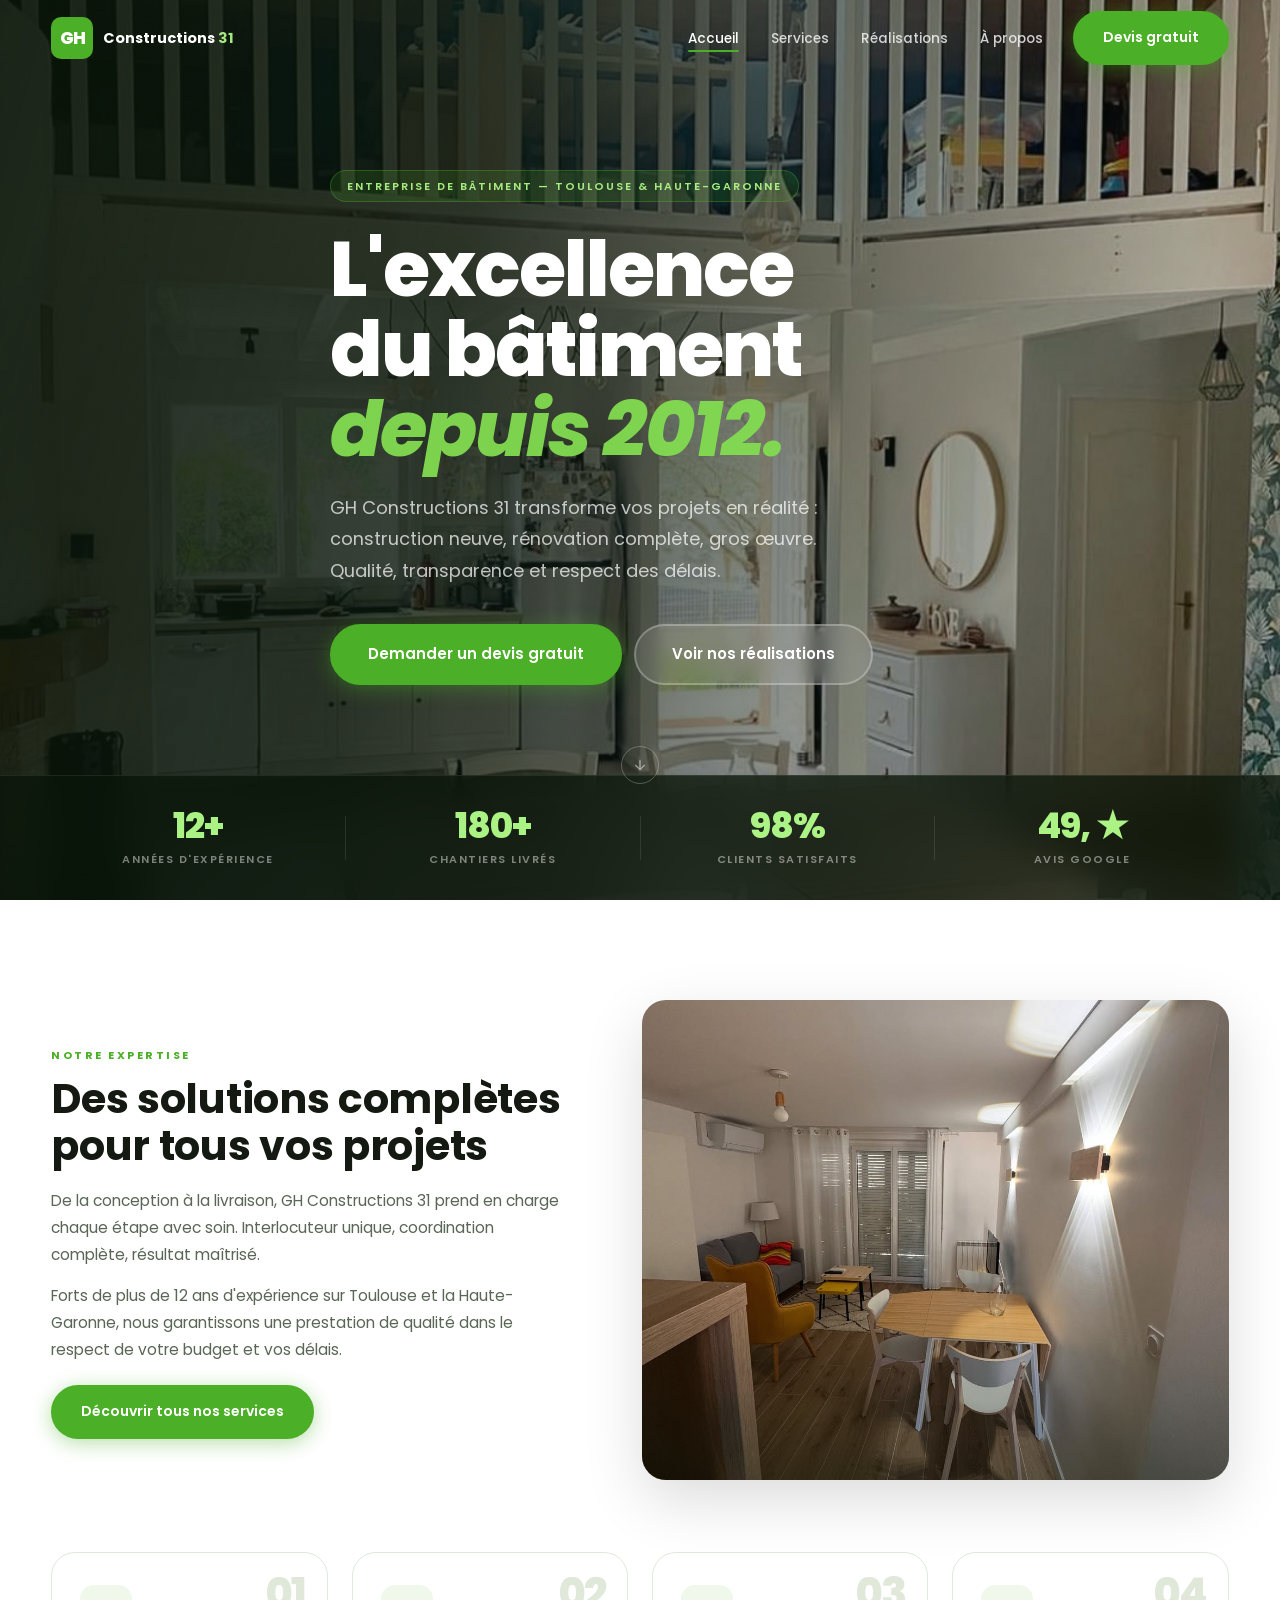
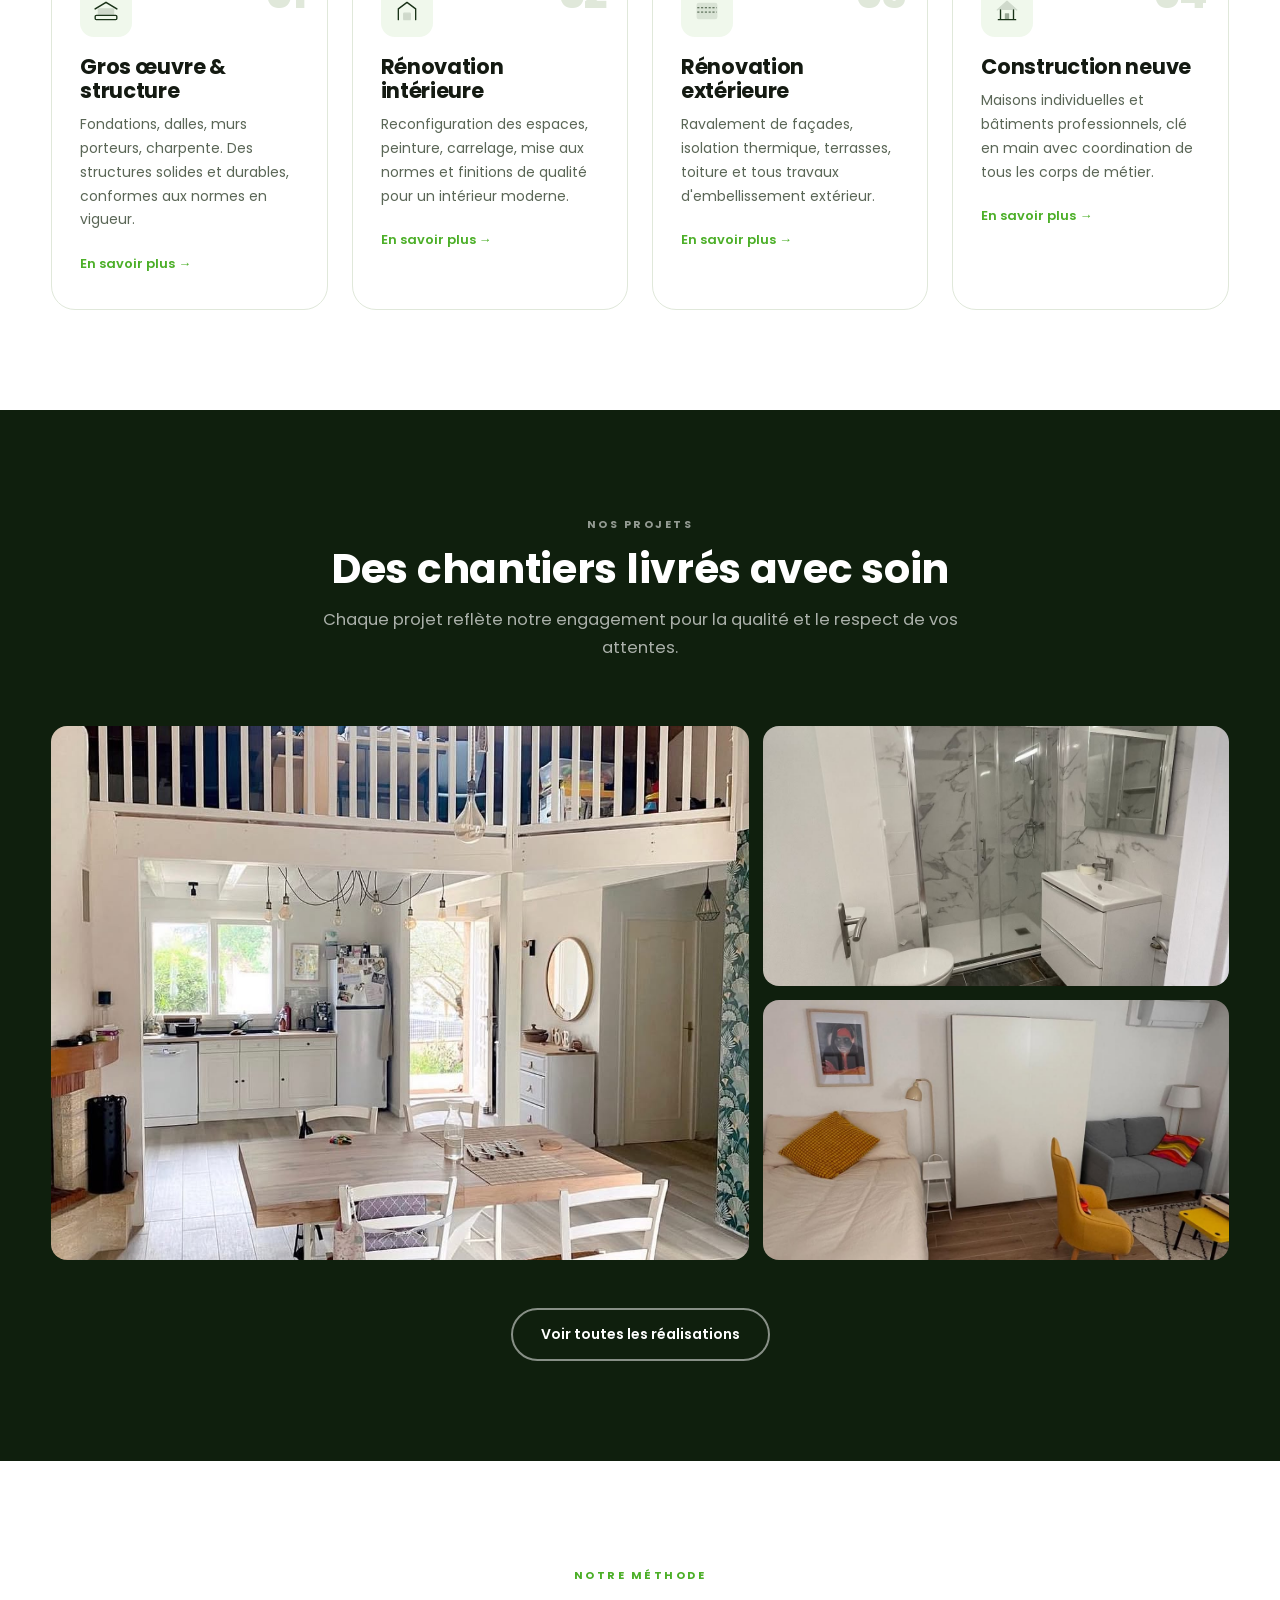
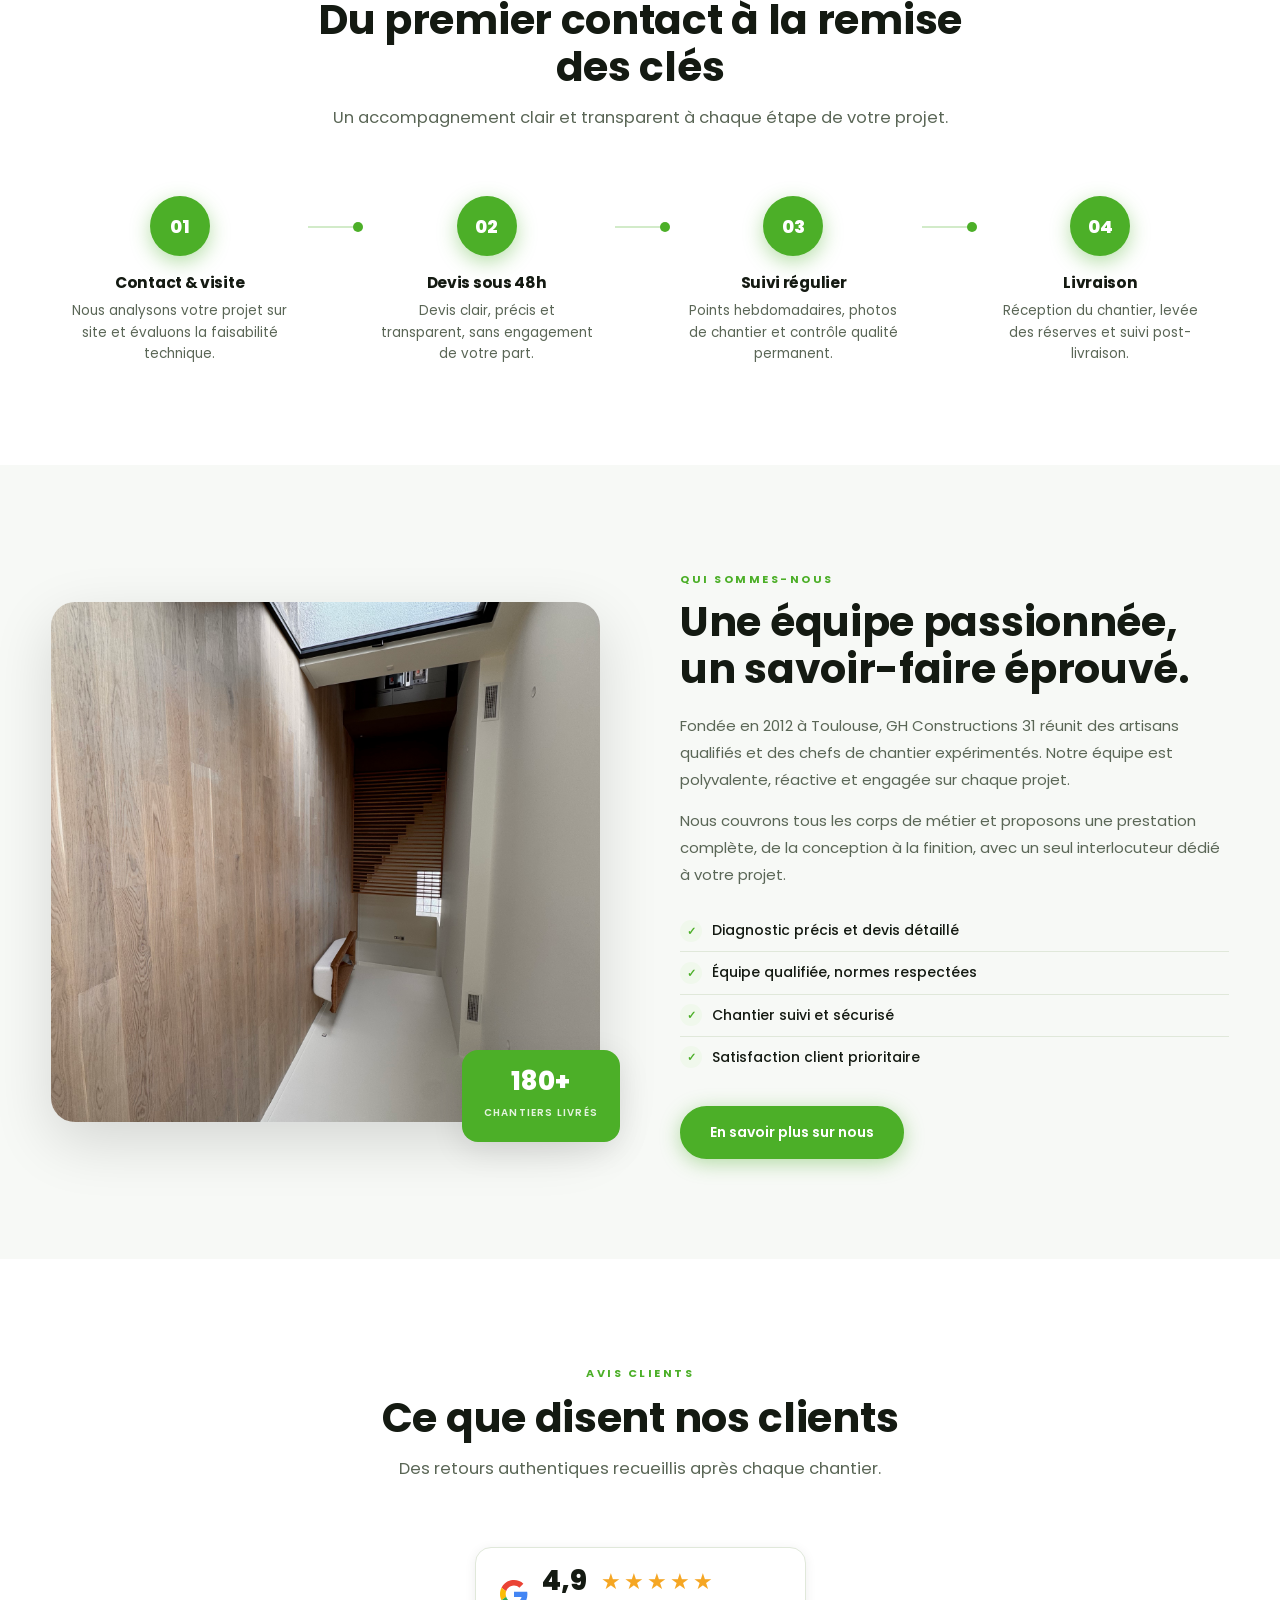
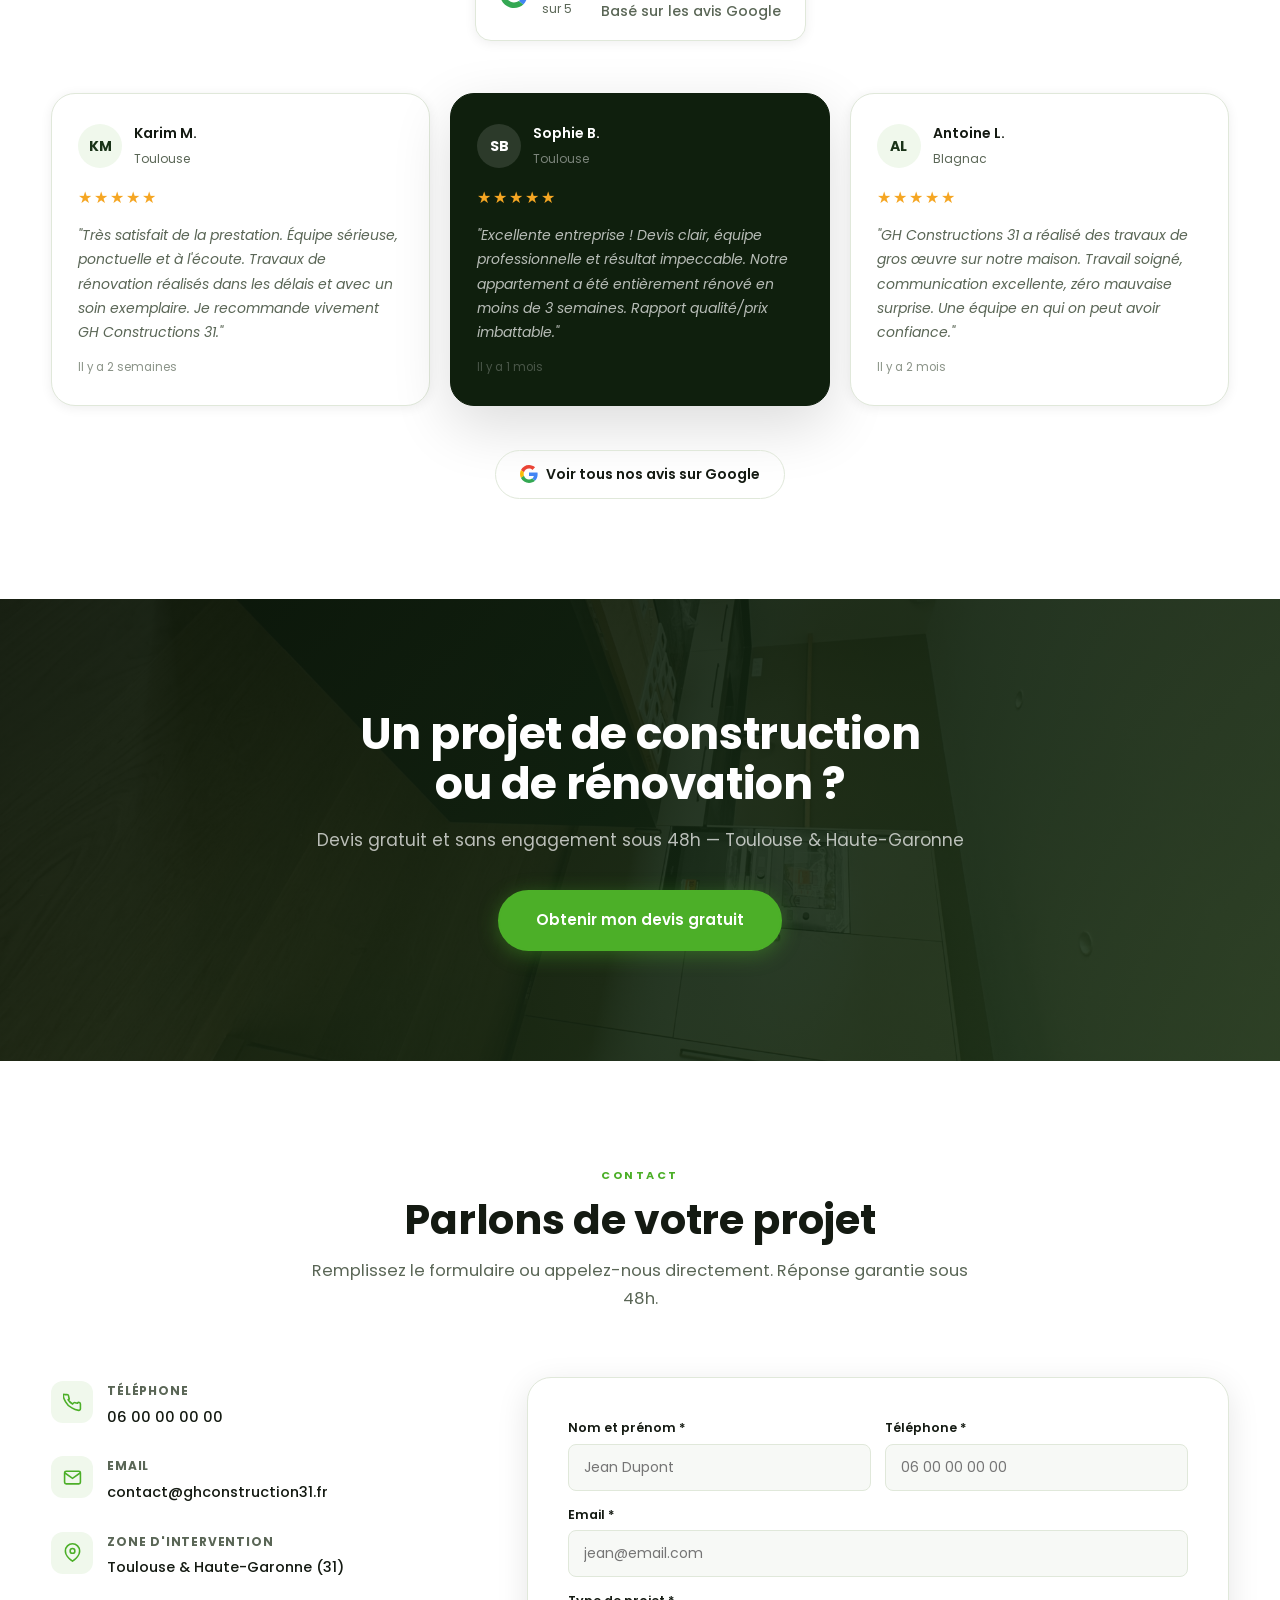
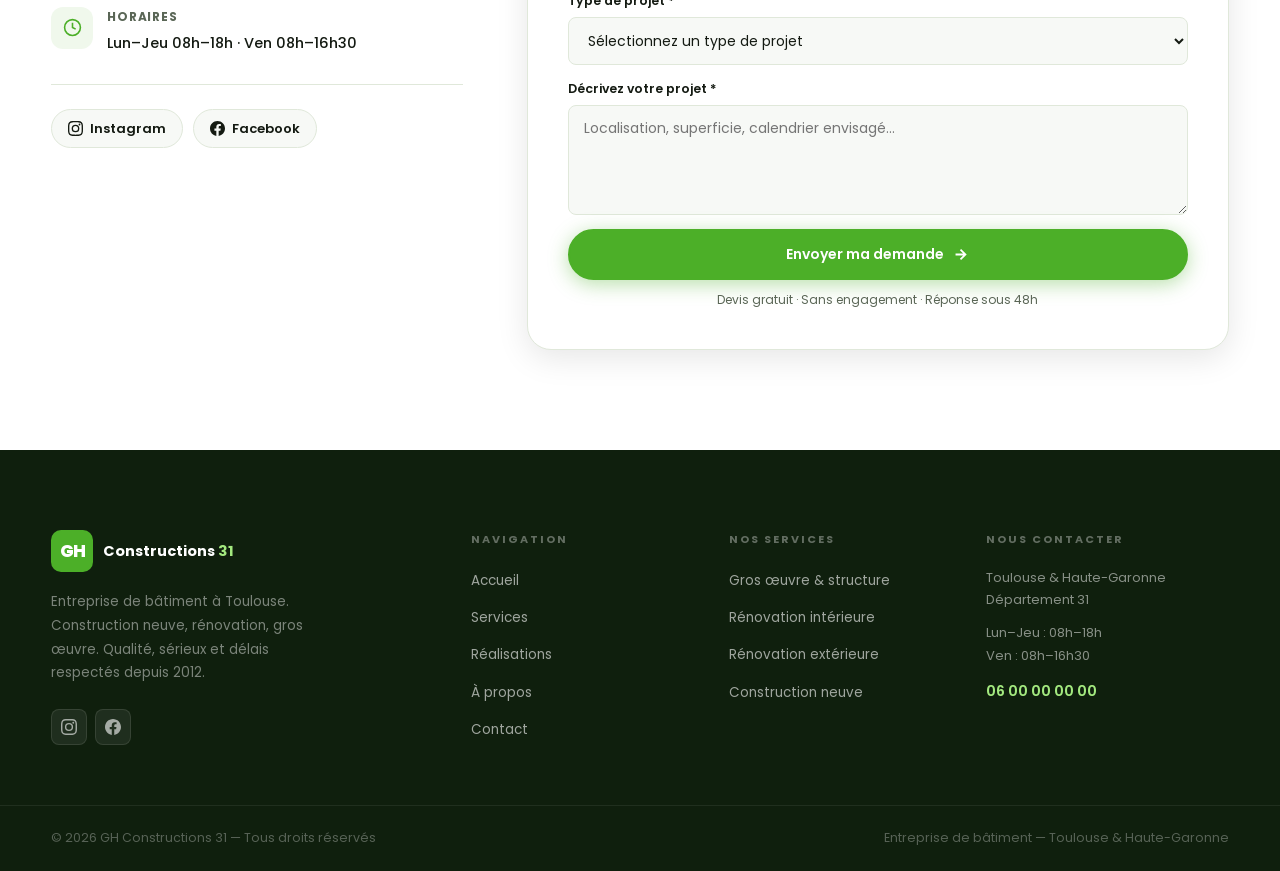
==== index.html @ eb7b786c "Site vitrine termine" ====
<!DOCTYPE html>
<html lang="fr">
<head>
    <meta charset="UTF-8">
    <meta name="viewport" content="width=device-width, initial-scale=1.0">
    <title>GH Constructions 31 | Construction & Rénovation – Toulouse</title>
    <meta name="description" content="GH Constructions 31, entreprise de bâtiment à Toulouse. Construction neuve, rénovation intérieure et extérieure, gros œuvre. Devis gratuit sous 48h.">
    <link rel="preconnect" href="https://fonts.googleapis.com">
    <link rel="preconnect" href="https://fonts.gstatic.com" crossorigin>
    <link href="https://fonts.googleapis.com/css2?family=Poppins:ital,wght@0,300;0,400;0,500;0,600;0,700;0,800;1,700&display=swap" rel="stylesheet">
    <link rel="stylesheet" href="css/style.css">
</head>
<body>

<!-- HEADER -->
<header id="header">
    <div class="container header-inner">
        <a href="index.html" class="logo">
            <span class="logo-gh">GH</span>
            <span class="logo-label">Constructions <em>31</em></span>
        </a>
        <nav id="nav">
            <ul class="nav-links">
                <li><a href="index.html" class="active">Accueil</a></li>
                <li><a href="services.html">Services</a></li>
                <li><a href="realisations.html">Réalisations</a></li>
                <li><a href="about.html">À propos</a></li>
            </ul>
        </nav>
        <a href="#contact" class="btn btn-primary nav-cta">Devis gratuit</a>
        <button class="burger" id="burger" aria-label="Menu" aria-expanded="false">
            <span></span><span></span><span></span>
        </button>
    </div>
</header>

<!-- MOBILE NAV -->
<div class="mobile-nav" id="mobileNav" aria-hidden="true">
    <ul>
        <li><a href="index.html">Accueil</a></li>
        <li><a href="services.html">Services</a></li>
        <li><a href="realisations.html">Réalisations</a></li>
        <li><a href="about.html">À propos</a></li>
        <li><a href="#contact" class="btn btn-primary">Devis gratuit</a></li>
    </ul>
    <div class="mobile-nav-social">
        <a href="https://www.instagram.com/gh_construction_31/" target="_blank" rel="noreferrer">Instagram</a>
        <a href="https://www.facebook.com/GHCONSTRUCTIONS31/" target="_blank" rel="noreferrer">Facebook</a>
    </div>
</div>

<main>

<!-- ========== HERO ========== -->
<section class="hero" id="hero">
    <div class="hero-bg" style="background-image:url('chantier/renovation-interieur-apres.jpg')"></div>
    <div class="hero-overlay"></div>
    <div class="container hero-content">
        <div class="hero-badge">Entreprise de bâtiment — Toulouse &amp; Haute-Garonne</div>
        <h1>L'excellence<br>du bâtiment<br><span class="hero-accent">depuis 2012.</span></h1>
        <p>GH Constructions 31 transforme vos projets en réalité : construction neuve, rénovation complète, gros œuvre. Qualité, transparence et respect des délais.</p>
        <div class="hero-actions">
            <a href="#contact" class="btn btn-primary btn-lg">Demander un devis gratuit</a>
            <a href="realisations.html" class="btn btn-ghost btn-lg">Voir nos réalisations</a>
        </div>
    </div>
    <div class="hero-stats">
        <div class="container">
            <div class="stats-row">
                <div class="stat">
                    <strong data-count="12" data-suffix="+">12+</strong>
                    <span>Années d'expérience</span>
                </div>
                <div class="stat-divider"></div>
                <div class="stat">
                    <strong data-count="180" data-suffix="+">180+</strong>
                    <span>Chantiers livrés</span>
                </div>
                <div class="stat-divider"></div>
                <div class="stat">
                    <strong data-count="98" data-suffix="%">98%</strong>
                    <span>Clients satisfaits</span>
                </div>
                <div class="stat-divider"></div>
                <div class="stat">
                    <strong>4,9 ★</strong>
                    <span>Avis Google</span>
                </div>
            </div>
        </div>
    </div>
    <a href="#services" class="scroll-hint" aria-label="Défiler">
        <svg viewBox="0 0 24 24" fill="none" stroke="currentColor" stroke-width="2"><path d="M12 5v14M5 12l7 7 7-7"/></svg>
    </a>
</section>

<!-- ========== SERVICES ========== -->
<section class="section" id="services">
    <div class="container">
        <div class="services-intro">
            <div class="services-intro-text">
                <span class="kicker">Notre expertise</span>
                <h2>Des solutions complètes pour tous vos projets</h2>
                <p>De la conception à la livraison, GH Constructions 31 prend en charge chaque étape avec soin. Interlocuteur unique, coordination complète, résultat maîtrisé.</p>
                <p>Forts de plus de 12 ans d'expérience sur Toulouse et la Haute-Garonne, nous garantissons une prestation de qualité dans le respect de votre budget et vos délais.</p>
                <a href="services.html" class="btn btn-primary" style="margin-top:8px">Découvrir tous nos services</a>
            </div>
            <div class="services-intro-img">
                <img src="chantier/renovation-complete-1.jpg" alt="Rénovation complète par GH Constructions 31 – salon après travaux" loading="lazy">
            </div>
        </div>
        <div class="services-grid">
            <div class="service-card">
                <div class="service-icon">
                    <svg viewBox="0 0 48 48" fill="none"><path d="M4 20L24 8L44 20" stroke="currentColor" stroke-width="3" stroke-linecap="round" stroke-linejoin="round"/><rect x="4" y="32" width="40" height="8" rx="2" stroke="currentColor" stroke-width="2.5"/><rect x="10" y="20" width="28" height="12" rx="1" stroke="currentColor" stroke-width="2.5" fill="currentColor" opacity=".15"/></svg>
                </div>
                <div class="service-number">01</div>
                <h3>Gros œuvre & structure</h3>
                <p>Fondations, dalles, murs porteurs, charpente. Des structures solides et durables, conformes aux normes en vigueur.</p>
                <a href="services.html" class="service-link">En savoir plus →</a>
            </div>
            <div class="service-card">
                <div class="service-icon">
                    <svg viewBox="0 0 48 48" fill="none"><path d="M8 40V20L24 8L40 20V40" stroke="currentColor" stroke-width="2.5" stroke-linecap="round" stroke-linejoin="round"/><rect x="18" y="28" width="12" height="12" rx="1" stroke="currentColor" stroke-width="2.5" fill="currentColor" opacity=".15"/></svg>
                </div>
                <div class="service-number">02</div>
                <h3>Rénovation intérieure</h3>
                <p>Reconfiguration des espaces, peinture, carrelage, mise aux normes et finitions de qualité pour un intérieur moderne.</p>
                <a href="services.html" class="service-link">En savoir plus →</a>
            </div>
            <div class="service-card">
                <div class="service-icon">
                    <svg viewBox="0 0 48 48" fill="none"><rect x="6" y="10" width="36" height="28" rx="3" stroke="currentColor" stroke-width="2.5" fill="currentColor" opacity=".1"/><path d="M6 18h36M6 26h36" stroke="currentColor" stroke-width="1.5" stroke-dasharray="4 3"/></svg>
                </div>
                <div class="service-number">03</div>
                <h3>Rénovation extérieure</h3>
                <p>Ravalement de façades, isolation thermique, terrasses, toiture et tous travaux d'embellissement extérieur.</p>
                <a href="services.html" class="service-link">En savoir plus →</a>
            </div>
            <div class="service-card">
                <div class="service-icon">
                    <svg viewBox="0 0 48 48" fill="none"><path d="M8 40h32M12 40V22M36 40V22" stroke="currentColor" stroke-width="2.5" stroke-linecap="round"/><path d="M6 22L24 6L42 22" stroke="currentColor" stroke-width="2.5" stroke-linecap="round" stroke-linejoin="round" fill="currentColor" opacity=".15"/><rect x="20" y="28" width="8" height="12" fill="currentColor" opacity=".4" rx="1"/></svg>
                </div>
                <div class="service-number">04</div>
                <h3>Construction neuve</h3>
                <p>Maisons individuelles et bâtiments professionnels, clé en main avec coordination de tous les corps de métier.</p>
                <a href="services.html" class="service-link">En savoir plus →</a>
            </div>
        </div>
    </div>
</section>

<!-- ========== RÉALISATIONS ========== -->
<section class="section section-dark" id="realisations">
    <div class="container">
        <div class="section-header section-header--light">
            <span class="kicker kicker--light">Nos projets</span>
            <h2>Des chantiers livrés avec soin</h2>
            <p>Chaque projet reflète notre engagement pour la qualité et le respect de vos attentes.</p>
        </div>
        <div class="portfolio-grid">
            <div class="portfolio-card portfolio-card--large">
                <img src="chantier/renovation-interieur-apres.jpg" alt="Maison toulousaine rénovée – GH Constructions 31" loading="lazy">
                <div class="portfolio-overlay">
                    <span class="tag">Maison individuelle</span>
                    <h3>Aménagement intérieur complet</h3>
                    <p>Toulouse — transformation intégrale</p>
                </div>
            </div>
            <div class="portfolio-card">
                <img src="chantier/appartement-neuf-1.jpg" alt="Salle de bain marbre – appartement neuf" loading="lazy">
                <div class="portfolio-overlay">
                    <span class="tag">Appartement neuf</span>
                    <h3>Salle de bain marbre</h3>
                    <p>Finitions haut de gamme</p>
                </div>
            </div>
            <div class="portfolio-card">
                <img src="chantier/renovation-complete-2.jpg" alt="Chambre rénovée par GH Constructions 31" loading="lazy">
                <div class="portfolio-overlay">
                    <span class="tag">Rénovation complète</span>
                    <h3>Suite parentale</h3>
                    <p>Rénovation & ameublement</p>
                </div>
            </div>
        </div>
        <div class="section-cta">
            <a href="realisations.html" class="btn btn-outline">Voir toutes les réalisations</a>
        </div>
    </div>
</section>

<!-- ========== PROCESS ========== -->
<section class="section" id="methode">
    <div class="container">
        <div class="section-header">
            <span class="kicker">Notre méthode</span>
            <h2>Du premier contact à la remise des clés</h2>
            <p>Un accompagnement clair et transparent à chaque étape de votre projet.</p>
        </div>
        <div class="process-steps">
            <div class="process-step">
                <div class="step-number">01</div>
                <div class="step-content">
                    <h3>Contact & visite</h3>
                    <p>Nous analysons votre projet sur site et évaluons la faisabilité technique.</p>
                </div>
            </div>
            <div class="process-connector"></div>
            <div class="process-step">
                <div class="step-number">02</div>
                <div class="step-content">
                    <h3>Devis sous 48h</h3>
                    <p>Devis clair, précis et transparent, sans engagement de votre part.</p>
                </div>
            </div>
            <div class="process-connector"></div>
            <div class="process-step">
                <div class="step-number">03</div>
                <div class="step-content">
                    <h3>Suivi régulier</h3>
                    <p>Points hebdomadaires, photos de chantier et contrôle qualité permanent.</p>
                </div>
            </div>
            <div class="process-connector"></div>
            <div class="process-step">
                <div class="step-number">04</div>
                <div class="step-content">
                    <h3>Livraison</h3>
                    <p>Réception du chantier, levée des réserves et suivi post-livraison.</p>
                </div>
            </div>
        </div>
    </div>
</section>

<!-- ========== ABOUT SPLIT ========== -->
<section class="section section-alt" id="equipe">
    <div class="container about-split">
        <div class="about-image">
            <img src="assets/chantier1.jpeg" alt="Réalisation GH Constructions 31 – espace de vie moderne" loading="lazy">
            <div class="about-badge">
                <strong>180+</strong>
                <span>Chantiers livrés</span>
            </div>
        </div>
        <div class="about-text">
            <span class="kicker">Qui sommes-nous</span>
            <h2>Une équipe passionnée,<br>un savoir-faire éprouvé.</h2>
            <p>Fondée en 2012 à Toulouse, GH Constructions 31 réunit des artisans qualifiés et des chefs de chantier expérimentés. Notre équipe est polyvalente, réactive et engagée sur chaque projet.</p>
            <p>Nous couvrons tous les corps de métier et proposons une prestation complète, de la conception à la finition, avec un seul interlocuteur dédié à votre projet.</p>
            <ul class="about-checks">
                <li>Diagnostic précis et devis détaillé</li>
                <li>Équipe qualifiée, normes respectées</li>
                <li>Chantier suivi et sécurisé</li>
                <li>Satisfaction client prioritaire</li>
            </ul>
            <a href="about.html" class="btn btn-primary">En savoir plus sur nous</a>
        </div>
    </div>
</section>

<!-- ========== AVIS GOOGLE ========== -->
<section class="section" id="avis">
    <div class="container">
        <div class="section-header">
            <span class="kicker">Avis clients</span>
            <h2>Ce que disent nos clients</h2>
            <p>Des retours authentiques recueillis après chaque chantier.</p>
        </div>

        <div class="google-rating-bar">
            <div class="google-badge">
                <!-- Google G logo -->
                <svg class="google-badge-logo" viewBox="0 0 48 48" xmlns="http://www.w3.org/2000/svg">
                    <path fill="#EA4335" d="M24 9.5c3.54 0 6.71 1.22 9.21 3.6l6.85-6.85C35.9 2.38 30.47 0 24 0 14.62 0 6.51 5.38 2.56 13.22l7.98 6.19C12.43 13.72 17.74 9.5 24 9.5z"/><path fill="#4285F4" d="M46.98 24.55c0-1.57-.15-3.09-.38-4.55H24v9.02h12.94c-.58 2.96-2.26 5.48-4.78 7.18l7.73 6c4.51-4.18 7.09-10.36 7.09-17.65z"/><path fill="#FBBC05" d="M10.53 28.59c-.48-1.45-.76-2.99-.76-4.59s.27-3.14.76-4.59l-7.98-6.19C.92 16.46 0 20.12 0 24c0 3.88.92 7.54 2.56 10.78l7.97-6.19z"/><path fill="#34A853" d="M24 48c6.48 0 11.93-2.13 15.89-5.81l-7.73-6c-2.18 1.48-4.97 2.31-8.16 2.31-6.26 0-11.57-4.22-13.47-9.91l-7.98 6.19C6.51 42.62 14.62 48 24 48z"/>
                </svg>
                <div class="google-badge-score">
                    <strong>4,9</strong>
                    <span>sur 5</span>
                </div>
                <div>
                    <div class="google-stars">★★★★★</div>
                    <div class="google-count">Basé sur les avis Google</div>
                </div>
            </div>
        </div>

        <div class="reviews-grid">
            <article class="review-card">
                <div class="review-header">
                    <div class="review-avatar">KM</div>
                    <div class="review-header-text">
                        <strong>Karim M.</strong>
                        <span>Toulouse</span>
                    </div>
                </div>
                <div class="review-stars">★★★★★</div>
                <blockquote>"Très satisfait de la prestation. Équipe sérieuse, ponctuelle et à l'écoute. Travaux de rénovation réalisés dans les délais et avec un soin exemplaire. Je recommande vivement GH Constructions 31."</blockquote>
                <div class="review-date">Il y a 2 semaines</div>
            </article>

            <article class="review-card review-card--featured">
                <div class="review-header">
                    <div class="review-avatar">SB</div>
                    <div class="review-header-text">
                        <strong>Sophie B.</strong>
                        <span>Toulouse</span>
                    </div>
                </div>
                <div class="review-stars">★★★★★</div>
                <blockquote>"Excellente entreprise ! Devis clair, équipe professionnelle et résultat impeccable. Notre appartement a été entièrement rénové en moins de 3 semaines. Rapport qualité/prix imbattable."</blockquote>
                <div class="review-date">Il y a 1 mois</div>
            </article>

            <article class="review-card">
                <div class="review-header">
                    <div class="review-avatar">AL</div>
                    <div class="review-header-text">
                        <strong>Antoine L.</strong>
                        <span>Blagnac</span>
                    </div>
                </div>
                <div class="review-stars">★★★★★</div>
                <blockquote>"GH Constructions 31 a réalisé des travaux de gros œuvre sur notre maison. Travail soigné, communication excellente, zéro mauvaise surprise. Une équipe en qui on peut avoir confiance."</blockquote>
                <div class="review-date">Il y a 2 mois</div>
            </article>
        </div>

        <div class="reviews-cta">
            <a href="https://www.google.com/search?q=GH+CONSTRUCTION+31+Toulouse+avis" target="_blank" rel="noreferrer">
                <svg viewBox="0 0 48 48" xmlns="http://www.w3.org/2000/svg" width="20" height="20">
                    <path fill="#EA4335" d="M24 9.5c3.54 0 6.71 1.22 9.21 3.6l6.85-6.85C35.9 2.38 30.47 0 24 0 14.62 0 6.51 5.38 2.56 13.22l7.98 6.19C12.43 13.72 17.74 9.5 24 9.5z"/><path fill="#4285F4" d="M46.98 24.55c0-1.57-.15-3.09-.38-4.55H24v9.02h12.94c-.58 2.96-2.26 5.48-4.78 7.18l7.73 6c4.51-4.18 7.09-10.36 7.09-17.65z"/><path fill="#FBBC05" d="M10.53 28.59c-.48-1.45-.76-2.99-.76-4.59s.27-3.14.76-4.59l-7.98-6.19C.92 16.46 0 20.12 0 24c0 3.88.92 7.54 2.56 10.78l7.97-6.19z"/><path fill="#34A853" d="M24 48c6.48 0 11.93-2.13 15.89-5.81l-7.73-6c-2.18 1.48-4.97 2.31-8.16 2.31-6.26 0-11.57-4.22-13.47-9.91l-7.98 6.19C6.51 42.62 14.62 48 24 48z"/>
                </svg>
                Voir tous nos avis sur Google
            </a>
        </div>
    </div>
</section>

<!-- ========== CTA BANNER ========== -->
<section class="cta-banner">
    <div class="cta-banner-bg" style="background-image:url('assets/chantier2.jpeg')"></div>
    <div class="cta-banner-overlay"></div>
    <div class="container cta-banner-content">
        <h2>Un projet de construction<br>ou de rénovation ?</h2>
        <p>Devis gratuit et sans engagement sous 48h — Toulouse &amp; Haute-Garonne</p>
        <a href="#contact" class="btn btn-primary btn-lg">Obtenir mon devis gratuit</a>
    </div>
</section>

<!-- ========== CONTACT ========== -->
<section class="section" id="contact">
    <div class="container">
        <div class="section-header">
            <span class="kicker">Contact</span>
            <h2>Parlons de votre projet</h2>
            <p>Remplissez le formulaire ou appelez-nous directement. Réponse garantie sous 48h.</p>
        </div>
        <div class="contact-layout">
            <div class="contact-info">
                <div class="contact-item">
                    <div class="contact-icon">
                        <svg viewBox="0 0 24 24" fill="none" stroke="currentColor" stroke-width="2"><path d="M22 16.92v3a2 2 0 01-2.18 2 19.79 19.79 0 01-8.63-3.07A19.5 19.5 0 013.07 10.8a19.79 19.79 0 01-3.07-8.67A2 2 0 012 2h3a2 2 0 012 1.72 12.84 12.84 0 00.7 2.81 2 2 0 01-.45 2.11L6.09 7.91a16 16 0 006 6l1.27-1.27a2 2 0 012.11-.45 12.84 12.84 0 002.81.7A2 2 0 0122 14v2.92z"/></svg>
                    </div>
                    <div>
                        <strong>Téléphone</strong>
                        <a href="tel:+33600000000">06 00 00 00 00</a>
                    </div>
                </div>
                <div class="contact-item">
                    <div class="contact-icon">
                        <svg viewBox="0 0 24 24" fill="none" stroke="currentColor" stroke-width="2"><path d="M4 4h16c1.1 0 2 .9 2 2v12c0 1.1-.9 2-2 2H4c-1.1 0-2-.9-2-2V6c0-1.1.9-2 2-2z"/><polyline points="22,6 12,13 2,6"/></svg>
                    </div>
                    <div>
                        <strong>Email</strong>
                        <a href="mailto:contact@ghconstruction31.fr">contact@ghconstruction31.fr</a>
                    </div>
                </div>
                <div class="contact-item">
                    <div class="contact-icon">
                        <svg viewBox="0 0 24 24" fill="none" stroke="currentColor" stroke-width="2"><path d="M21 10c0 7-9 13-9 13s-9-6-9-13a9 9 0 0118 0z"/><circle cx="12" cy="10" r="3"/></svg>
                    </div>
                    <div>
                        <strong>Zone d'intervention</strong>
                        <span>Toulouse &amp; Haute-Garonne (31)</span>
                    </div>
                </div>
                <div class="contact-item">
                    <div class="contact-icon">
                        <svg viewBox="0 0 24 24" fill="none" stroke="currentColor" stroke-width="2"><circle cx="12" cy="12" r="10"/><polyline points="12 6 12 12 16 14"/></svg>
                    </div>
                    <div>
                        <strong>Horaires</strong>
                        <span>Lun–Jeu 08h–18h · Ven 08h–16h30</span>
                    </div>
                </div>
                <div class="contact-social">
                    <a href="https://www.instagram.com/gh_construction_31/" target="_blank" rel="noreferrer" class="social-link">
                        <svg viewBox="0 0 24 24" fill="currentColor"><path d="M12 2.163c3.204 0 3.584.012 4.85.07 3.252.148 4.771 1.691 4.919 4.919.058 1.265.069 1.645.069 4.849 0 3.205-.012 3.584-.069 4.849-.149 3.225-1.664 4.771-4.919 4.919-1.266.058-1.644.07-4.85.07-3.204 0-3.584-.012-4.849-.07-3.26-.149-4.771-1.699-4.919-4.92-.058-1.265-.07-1.644-.07-4.849 0-3.204.013-3.583.07-4.849.149-3.227 1.664-4.771 4.919-4.919 1.266-.057 1.645-.069 4.849-.069zM12 0C8.741 0 8.333.014 7.053.072 2.695.272.273 2.69.073 7.052.014 8.333 0 8.741 0 12c0 3.259.014 3.668.072 4.948.2 4.358 2.618 6.78 6.98 6.98C8.333 23.986 8.741 24 12 24c3.259 0 3.668-.014 4.948-.072 4.354-.2 6.782-2.618 6.979-6.98.059-1.28.073-1.689.073-4.948 0-3.259-.014-3.667-.072-4.947-.196-4.354-2.617-6.78-6.979-6.98C15.668.014 15.259 0 12 0zm0 5.838a6.162 6.162 0 100 12.324 6.162 6.162 0 000-12.324zM12 16a4 4 0 110-8 4 4 0 010 8zm6.406-11.845a1.44 1.44 0 100 2.881 1.44 1.44 0 000-2.881z"/></svg>
                        Instagram
                    </a>
                    <a href="https://www.facebook.com/GHCONSTRUCTIONS31/" target="_blank" rel="noreferrer" class="social-link">
                        <svg viewBox="0 0 24 24" fill="currentColor"><path d="M24 12.073c0-6.627-5.373-12-12-12s-12 5.373-12 12c0 5.99 4.388 10.954 10.125 11.854v-8.385H7.078v-3.47h3.047V9.43c0-3.007 1.792-4.669 4.533-4.669 1.312 0 2.686.235 2.686.235v2.953H15.83c-1.491 0-1.956.925-1.956 1.874v2.25h3.328l-.532 3.47h-2.796v8.385C19.612 23.027 24 18.062 24 12.073z"/></svg>
                        Facebook
                    </a>
                </div>
            </div>
            <div class="contact-form-wrap">
                <form class="contact-form" id="contactForm" novalidate>
                    <div class="form-row">
                        <div class="form-group">
                            <label for="name">Nom et prénom *</label>
                            <input type="text" id="name" name="name" placeholder="Jean Dupont" required>
                        </div>
                        <div class="form-group">
                            <label for="phone">Téléphone *</label>
                            <input type="tel" id="phone" name="phone" placeholder="06 00 00 00 00" required>
                        </div>
                    </div>
                    <div class="form-group">
                        <label for="email">Email *</label>
                        <input type="email" id="email" name="email" placeholder="jean@email.com" required>
                    </div>
                    <div class="form-group">
                        <label for="project">Type de projet *</label>
                        <select id="project" name="project" required>
                            <option value="">Sélectionnez un type de projet</option>
                            <option value="construction">Construction neuve</option>
                            <option value="renovation-int">Rénovation intérieure</option>
                            <option value="renovation-ext">Rénovation extérieure</option>
                            <option value="gros-oeuvre">Gros œuvre</option>
                            <option value="autre">Autre</option>
                        </select>
                    </div>
                    <div class="form-group">
                        <label for="message">Décrivez votre projet *</label>
                        <textarea id="message" name="message" rows="4" placeholder="Localisation, superficie, calendrier envisagé..." required></textarea>
                    </div>
                    <button type="submit" class="btn btn-primary btn-block">
                        Envoyer ma demande
                        <svg viewBox="0 0 24 24" fill="none" stroke="currentColor" stroke-width="2.5"><path d="M5 12h14M12 5l7 7-7 7"/></svg>
                    </button>
                    <p style="font-size:12px;color:var(--text-muted);text-align:center;margin-top:10px;">Devis gratuit · Sans engagement · Réponse sous 48h</p>
                </form>
                <div class="form-success" id="formSuccess">
                    <svg width="52" height="52" viewBox="0 0 52 52" fill="none" style="margin:0 auto 14px"><circle cx="26" cy="26" r="26" fill="#f0f8ec"/><path d="M16 26l7 7 13-13" stroke="#4caf28" stroke-width="3" stroke-linecap="round" stroke-linejoin="round"/></svg>
                    <h3>Demande envoyée !</h3>
                    <p>Nous vous recontacterons dans les 48h.</p>
                </div>
            </div>
        </div>
    </div>
</section>

</main>

<!-- FOOTER -->
<footer>
    <div class="container footer-grid">
        <div class="footer-brand">
            <a href="index.html" class="logo">
                <span class="logo-gh">GH</span>
                <span class="logo-label">Constructions <em>31</em></span>
            </a>
            <p>Entreprise de bâtiment à Toulouse. Construction neuve, rénovation, gros œuvre. Qualité, sérieux et délais respectés depuis 2012.</p>
            <div class="footer-social">
                <a href="https://www.instagram.com/gh_construction_31/" target="_blank" rel="noreferrer" aria-label="Instagram">
                    <svg viewBox="0 0 24 24" fill="currentColor"><path d="M12 2.163c3.204 0 3.584.012 4.85.07 3.252.148 4.771 1.691 4.919 4.919.058 1.265.069 1.645.069 4.849 0 3.205-.012 3.584-.069 4.849-.149 3.225-1.664 4.771-4.919 4.919-1.266.058-1.644.07-4.85.07-3.204 0-3.584-.012-4.849-.07-3.26-.149-4.771-1.699-4.919-4.92-.058-1.265-.07-1.644-.07-4.849 0-3.204.013-3.583.07-4.849.149-3.227 1.664-4.771 4.919-4.919 1.266-.057 1.645-.069 4.849-.069zM12 0C8.741 0 8.333.014 7.053.072 2.695.272.273 2.69.073 7.052.014 8.333 0 8.741 0 12c0 3.259.014 3.668.072 4.948.2 4.358 2.618 6.78 6.98 6.98C8.333 23.986 8.741 24 12 24c3.259 0 3.668-.014 4.948-.072 4.354-.2 6.782-2.618 6.979-6.98.059-1.28.073-1.689.073-4.948 0-3.259-.014-3.667-.072-4.947-.196-4.354-2.617-6.78-6.979-6.98C15.668.014 15.259 0 12 0zm0 5.838a6.162 6.162 0 100 12.324 6.162 6.162 0 000-12.324zM12 16a4 4 0 110-8 4 4 0 010 8zm6.406-11.845a1.44 1.44 0 100 2.881 1.44 1.44 0 000-2.881z"/></svg>
                </a>
                <a href="https://www.facebook.com/GHCONSTRUCTIONS31/" target="_blank" rel="noreferrer" aria-label="Facebook">
                    <svg viewBox="0 0 24 24" fill="currentColor"><path d="M24 12.073c0-6.627-5.373-12-12-12s-12 5.373-12 12c0 5.99 4.388 10.954 10.125 11.854v-8.385H7.078v-3.47h3.047V9.43c0-3.007 1.792-4.669 4.533-4.669 1.312 0 2.686.235 2.686.235v2.953H15.83c-1.491 0-1.956.925-1.956 1.874v2.25h3.328l-.532 3.47h-2.796v8.385C19.612 23.027 24 18.062 24 12.073z"/></svg>
                </a>
            </div>
        </div>
        <div class="footer-nav">
            <h4>Navigation</h4>
            <ul>
                <li><a href="index.html">Accueil</a></li>
                <li><a href="services.html">Services</a></li>
                <li><a href="realisations.html">Réalisations</a></li>
                <li><a href="about.html">À propos</a></li>
                <li><a href="#contact">Contact</a></li>
            </ul>
        </div>
        <div class="footer-nav">
            <h4>Nos services</h4>
            <ul>
                <li><a href="services.html">Gros œuvre & structure</a></li>
                <li><a href="services.html">Rénovation intérieure</a></li>
                <li><a href="services.html">Rénovation extérieure</a></li>
                <li><a href="services.html">Construction neuve</a></li>
            </ul>
        </div>
        <div class="footer-contact">
            <h4>Nous contacter</h4>
            <p>Toulouse &amp; Haute-Garonne<br>Département 31</p>
            <p>Lun–Jeu : 08h–18h<br>Ven : 08h–16h30</p>
            <a href="tel:+33600000000">06 00 00 00 00</a>
        </div>
    </div>
    <div class="footer-bottom">
        <div class="container">
            <p>© 2026 GH Constructions 31 — Tous droits réservés</p>
            <p>Entreprise de bâtiment — Toulouse &amp; Haute-Garonne</p>
        </div>
    </div>
</footer>

<script src="js/main.js"></script>
</body>
</html>
---- css/style.css ----
/* ================================================
   GH CONSTRUCTIONS 31 — CSS PREMIUM
================================================ */

/* -----------------------------------------------
   VARIABLES
----------------------------------------------- */
:root {
    --green:        #4caf28;
    --green-dark:   #0f1f0d;
    --green-mid:    #1a3318;
    --green-pale:   #f0f8ec;
    --white:        #ffffff;
    --off-white:    #f7f9f6;
    --text:         #141a12;
    --text-muted:   #5a6656;
    --border:       #e0e8da;
    --gold:         #c8a96e;
    --shadow-sm:    0 2px 12px rgba(0,0,0,.07);
    --shadow-md:    0 8px 32px rgba(0,0,0,.10);
    --shadow-lg:    0 20px 60px rgba(0,0,0,.14);
    --r-sm:  8px;
    --r-md:  16px;
    --r-lg:  24px;
    --ease:  cubic-bezier(.4,0,.2,1);
}

/* -----------------------------------------------
   RESET
----------------------------------------------- */
*, *::before, *::after { margin:0; padding:0; box-sizing:border-box; }
html { scroll-behavior:smooth; }

body {
    font-family: "Poppins", sans-serif;
    color: var(--text);
    background: var(--white);
    line-height: 1.65;
    -webkit-font-smoothing: antialiased;
}

img  { max-width:100%; display:block; }
a    { color:inherit; text-decoration:none; }
ul   { list-style:none; }

.container { width:92%; max-width:1240px; margin:0 auto; }

/* -----------------------------------------------
   TYPOGRAPHY
----------------------------------------------- */
h1,h2,h3 { font-weight:700; line-height:1.15; letter-spacing:-.3px; }
h2 { font-size:clamp(30px,3.2vw,46px); }
h3 { font-size:clamp(17px,1.8vw,21px); }

.kicker {
    display:inline-block;
    font-size:11px; font-weight:700;
    letter-spacing:2.5px; text-transform:uppercase;
    color:var(--green); margin-bottom:12px;
}
.kicker--light { color:rgba(255,255,255,.55); }

.section-header { text-align:center; max-width:660px; margin:0 auto 64px; }
.section-header h2 { margin-bottom:14px; }
.section-header p  { color:var(--text-muted); font-size:16.5px; line-height:1.7; }
.section-header--light h2 { color:var(--white); }
.section-header--light p  { color:rgba(255,255,255,.65); }

/* -----------------------------------------------
   BUTTONS
----------------------------------------------- */
.btn {
    display:inline-flex; align-items:center; gap:8px;
    padding:13px 28px;
    border-radius:999px;
    font-family:"Poppins",sans-serif; font-size:14px; font-weight:600;
    cursor:pointer; border:2px solid transparent;
    transition:all .22s var(--ease);
    white-space:nowrap;
}
.btn svg { width:17px; height:17px; flex-shrink:0; }

.btn-primary {
    background:var(--green); color:var(--white); border-color:var(--green);
    box-shadow:0 4px 20px rgba(76,175,40,.4);
}
.btn-primary:hover {
    background:var(--green-mid); border-color:var(--green-mid);
    transform:translateY(-2px); box-shadow:0 8px 28px rgba(76,175,40,.35);
}
.btn-outline {
    background:transparent; color:var(--white);
    border-color:rgba(255,255,255,.5);
}
.btn-outline:hover {
    background:var(--white); color:var(--text);
    border-color:var(--white); transform:translateY(-2px);
}
.btn-ghost {
    background:rgba(255,255,255,.1); color:var(--white);
    border-color:rgba(255,255,255,.25); backdrop-filter:blur(8px);
}
.btn-ghost:hover { background:rgba(255,255,255,.2); transform:translateY(-2px); }
.btn-lg { padding:16px 36px; font-size:15px; }
.btn-block { width:100%; justify-content:center; }

/* -----------------------------------------------
   HEADER
----------------------------------------------- */
#header {
    position:fixed; top:0; left:0; right:0; z-index:900;
    background:transparent;
    transition:background .3s, box-shadow .3s, padding .3s;
}
#header.scrolled {
    background:rgba(15,31,13,.97);
    backdrop-filter:blur(12px);
    box-shadow:0 4px 24px rgba(0,0,0,.25);
}

.header-inner {
    display:flex; align-items:center; gap:20px; height:76px;
}

/* LOGO */
.logo { display:flex; align-items:center; gap:10px; flex-shrink:0; }

.logo-gh {
    display:flex; align-items:center; justify-content:center;
    width:42px; height:42px;
    background:var(--green); color:var(--white);
    font-size:17px; font-weight:800;
    border-radius:10px; letter-spacing:-1px; flex-shrink:0;
}
.logo-label {
    font-size:14.5px; font-weight:700;
    color:var(--white); line-height:1.25;
}
.logo-label em { font-style:normal; color:rgba(180,255,140,.9); }

/* NAV */
#nav { margin-left:auto; }
.nav-links { display:flex; align-items:center; gap:32px; }
.nav-links a {
    font-size:13.5px; font-weight:500;
    color:rgba(255,255,255,.8);
    position:relative; transition:color .2s;
}
.nav-links a::after {
    content:''; position:absolute; bottom:-4px; left:0;
    width:0; height:2px; background:var(--green);
    border-radius:2px; transition:width .2s;
}
.nav-links a:hover, .nav-links a.active { color:var(--white); }
.nav-links a:hover::after, .nav-links a.active::after { width:100%; }
.nav-cta { margin-left:10px; }

/* BURGER */
.burger {
    display:none; flex-direction:column; justify-content:center; gap:5px;
    width:40px; height:40px;
    background:rgba(255,255,255,.08); border:1px solid rgba(255,255,255,.18);
    border-radius:8px; cursor:pointer; padding:8px; margin-left:auto;
    transition:background .2s;
}
.burger span { display:block; height:2px; background:var(--white); border-radius:2px; transition:all .3s; }
.burger.open span:nth-child(1) { transform:translateY(7px) rotate(45deg); }
.burger.open span:nth-child(2) { opacity:0; transform:scaleX(0); }
.burger.open span:nth-child(3) { transform:translateY(-7px) rotate(-45deg); }

/* MOBILE NAV */
.mobile-nav {
    position:fixed; inset:0; z-index:800;
    background:var(--green-dark);
    display:flex; flex-direction:column;
    align-items:center; justify-content:center; gap:32px;
    opacity:0; pointer-events:none; transform:translateY(-12px);
    transition:opacity .25s, transform .25s;
}
.mobile-nav.open { opacity:1; pointer-events:all; transform:translateY(0); }
.mobile-nav ul { display:flex; flex-direction:column; align-items:center; gap:28px; }
.mobile-nav ul a { font-size:22px; font-weight:600; color:var(--white); transition:color .2s; }
.mobile-nav ul a:hover { color:rgba(180,255,140,.9); }
.mobile-nav-social { display:flex; gap:20px; }
.mobile-nav-social a {
    font-size:12px; font-weight:600;
    color:rgba(255,255,255,.45); letter-spacing:1.5px; text-transform:uppercase;
    transition:color .2s;
}
.mobile-nav-social a:hover { color:var(--white); }

/* -----------------------------------------------
   SECTIONS
----------------------------------------------- */
.section { padding:100px 0; }
.section-dark { background:var(--green-dark); }
.section-alt  { background:var(--off-white); }

/* -----------------------------------------------
   HERO — plein écran, dégradé directionnel
----------------------------------------------- */
.hero {
    position:relative;
    min-height:100vh;
    display:flex; flex-direction:column;
    overflow:hidden;
}

.hero-bg {
    position:absolute; inset:0;
    background-size:cover; background-position:center 30%;
    will-change:transform;
}

.hero-overlay {
    position:absolute; inset:0;
    background:linear-gradient(
        105deg,
        rgba(10,22,10,.92) 0%,
        rgba(10,22,10,.82) 35%,
        rgba(10,22,10,.45) 65%,
        rgba(10,22,10,.15) 100%
    );
}

.hero-content {
    position:relative; z-index:2;
    padding:140px 0 60px;
    max-width:620px;
    flex:1;
    display:flex; flex-direction:column; justify-content:center;
}

.hero-badge {
    display:inline-flex; align-items:center; gap:6px;
    background:rgba(76,175,40,.15);
    border:1px solid rgba(76,175,40,.35);
    color:rgba(180,255,140,.9);
    font-size:11px; font-weight:600; letter-spacing:2px; text-transform:uppercase;
    padding:6px 16px; border-radius:999px; margin-bottom:28px;
    width:fit-content;
}

.hero-content h1 {
    font-size:clamp(44px,6vw,78px); font-weight:800;
    color:var(--white); line-height:1.04;
    margin-bottom:22px; letter-spacing:-2px;
}
.hero-accent { color:rgba(130,220,80,.95); font-style:italic; }

.hero-content > p {
    font-size:clamp(15px,1.4vw,18px);
    color:rgba(255,255,255,.72);
    max-width:500px; margin-bottom:38px; line-height:1.75;
}

.hero-actions { display:flex; flex-wrap:wrap; gap:12px; align-items:center; }

/* STATS BAR */
.hero-stats {
    position:relative; z-index:2;
    background:rgba(10,22,10,.75);
    backdrop-filter:blur(20px);
    border-top:1px solid rgba(255,255,255,.08);
}

.stats-row {
    display:flex; align-items:stretch;
    padding:32px 0;
}

.stat {
    flex:1; text-align:center;
    padding:0 20px;
    display:flex; flex-direction:column; align-items:center; justify-content:center;
}

.stat strong {
    display:block; font-size:clamp(26px,2.8vw,40px); font-weight:800;
    color:rgba(180,255,140,.95); letter-spacing:-1px; line-height:1;
    margin-bottom:6px;
}
.stat span {
    font-size:11px; font-weight:600; letter-spacing:1.5px; text-transform:uppercase;
    color:rgba(255,255,255,.45);
}

.stat-divider {
    width:1px; background:rgba(255,255,255,.1);
    flex-shrink:0; margin:8px 0;
}

/* SCROLL HINT */
.scroll-hint {
    position:absolute; bottom:calc(100px + 16px); left:50%;
    transform:translateX(-50%);
    z-index:2; width:38px; height:38px;
    border:1.5px solid rgba(255,255,255,.25); border-radius:50%;
    display:flex; align-items:center; justify-content:center;
    color:rgba(255,255,255,.5); animation:bounce 2.5s infinite;
}
.scroll-hint svg { width:16px; height:16px; }

@keyframes bounce {
    0%,100% { transform:translateX(-50%) translateY(0); opacity:.5; }
    50%      { transform:translateX(-50%) translateY(8px); opacity:1; }
}

/* PAGE HERO */
.page-hero {
    position:relative; padding:160px 0 80px;
    background-size:cover; background-position:center;
    min-height:52vh; display:flex; align-items:flex-end;
}
.page-hero::after {
    content:''; position:absolute; inset:0;
    background:linear-gradient(to bottom, rgba(10,22,10,.55) 0%, rgba(10,22,10,.88) 100%);
}
.page-hero-content { position:relative; z-index:1; color:var(--white); }
.page-hero-content h1 { font-size:clamp(30px,4vw,52px); color:var(--white); margin-bottom:12px; }
.page-hero-content p  { font-size:17px; color:rgba(255,255,255,.7); max-width:500px; }

/* -----------------------------------------------
   SERVICES GRID
----------------------------------------------- */
.services-intro {
    display:grid; grid-template-columns:1fr 1.15fr;
    gap:80px; align-items:center;
    margin-bottom:72px;
}
.services-intro-text .kicker { margin-bottom:10px; }
.services-intro-text h2 { margin-bottom:18px; }
.services-intro-text p { color:var(--text-muted); font-size:15.5px; line-height:1.75; margin-bottom:14px; }

.services-intro-img {
    position:relative;
    border-radius:var(--r-lg); overflow:hidden;
    box-shadow:var(--shadow-lg);
}
.services-intro-img img {
    width:100%; height:480px;
    object-fit:cover; display:block;
    transition:transform .6s var(--ease);
}
.services-intro-img:hover img { transform:scale(1.03); }
.services-intro-img::after {
    content:'';
    position:absolute; inset:0;
    background:linear-gradient(to top, rgba(10,22,10,.5) 0%, transparent 50%);
    pointer-events:none;
}

.services-grid {
    display:grid; grid-template-columns:repeat(auto-fit,minmax(250px,1fr));
    gap:24px;
}

.service-card {
    background:var(--white);
    border:1px solid var(--border);
    border-radius:var(--r-lg); padding:32px 28px;
    position:relative; overflow:hidden;
    transition:transform .25s var(--ease), box-shadow .25s var(--ease), border-color .25s var(--ease);
}
.service-card::before {
    content:''; position:absolute; top:0; left:0; right:0; height:3px;
    background:linear-gradient(90deg,var(--green),rgba(130,220,80,.6));
    transform:scaleX(0); transform-origin:left; transition:transform .3s var(--ease);
}
.service-card:hover { transform:translateY(-5px); box-shadow:var(--shadow-lg); border-color:rgba(76,175,40,.3); }
.service-card:hover::before { transform:scaleX(1); }

.service-icon {
    width:52px; height:52px; border-radius:14px;
    background:var(--green-pale); display:flex;
    align-items:center; justify-content:center;
    margin-bottom:18px; color:var(--green-mid);
}
.service-icon svg { width:26px; height:26px; }

.service-number {
    position:absolute; top:20px; right:22px;
    font-size:42px; font-weight:800; color:var(--border);
    line-height:1; letter-spacing:-2px;
}
.service-card h3 { margin-bottom:10px; }
.service-card p { color:var(--text-muted); font-size:14px; line-height:1.7; margin-bottom:18px; }

.service-link {
    font-size:13px; font-weight:600; color:var(--green);
    display:inline-flex; align-items:center; gap:4px;
    transition:gap .2s, color .2s;
}
.service-link:hover { gap:8px; color:var(--green-mid); }

/* -----------------------------------------------
   PORTFOLIO DARK
----------------------------------------------- */
.portfolio-grid {
    display:grid;
    grid-template-columns:1.5fr 1fr;
    grid-template-rows:260px 260px;
    gap:14px;
}
.portfolio-card { position:relative; border-radius:var(--r-md); overflow:hidden; cursor:pointer; }
.portfolio-card--large { grid-row:span 2; }
.portfolio-card img { width:100%; height:100%; object-fit:cover; transition:transform .5s var(--ease); }
.portfolio-card:hover img { transform:scale(1.05); }

.portfolio-overlay {
    position:absolute; inset:0;
    background:linear-gradient(to top, rgba(10,22,10,.92) 0%, rgba(10,22,10,.2) 55%, transparent 100%);
    padding:24px; display:flex; flex-direction:column; justify-content:flex-end;
    opacity:0; transition:opacity .3s;
}
.portfolio-card:hover .portfolio-overlay { opacity:1; }
.portfolio-overlay .tag {
    display:inline-block; background:var(--green); color:var(--white);
    font-size:10px; font-weight:700; letter-spacing:1.5px; text-transform:uppercase;
    padding:3px 10px; border-radius:999px; margin-bottom:7px; width:fit-content;
}
.portfolio-overlay h3 { color:var(--white); font-size:17px; margin-bottom:3px; }
.portfolio-overlay p  { color:rgba(255,255,255,.65); font-size:13px; }
.section-cta { text-align:center; margin-top:48px; }

/* -----------------------------------------------
   PROCESS STEPS
----------------------------------------------- */
.process-steps { display:flex; align-items:flex-start; }
.process-step {
    flex:1; text-align:center; padding:0 20px;
}
.step-number {
    width:60px; height:60px; background:var(--green); color:var(--white);
    border-radius:50%; font-size:18px; font-weight:800;
    display:flex; align-items:center; justify-content:center;
    margin:0 auto 18px; box-shadow:0 6px 20px rgba(76,175,40,.4);
}
.step-content h3 { font-size:15.5px; margin-bottom:8px; }
.step-content p   { font-size:13.5px; color:var(--text-muted); line-height:1.6; }
.process-connector {
    flex-shrink:0; width:50px; height:2px;
    background:rgba(76,175,40,.25); margin-top:30px; position:relative;
}
.process-connector::after {
    content:''; position:absolute; right:-5px; top:-4px;
    width:10px; height:10px; background:var(--green); border-radius:50%;
}

/* -----------------------------------------------
   ABOUT SPLIT
----------------------------------------------- */
.about-split { display:grid; grid-template-columns:1fr 1fr; gap:80px; align-items:center; }
.about-image { position:relative; }
.about-image img {
    width:100%; height:520px;
    object-fit:cover; border-radius:var(--r-lg);
    box-shadow:var(--shadow-lg);
    display:block;
}
.about-badge {
    position:absolute; bottom:-20px; right:-20px;
    background:var(--green); color:var(--white);
    padding:18px 22px; border-radius:var(--r-md);
    text-align:center; box-shadow:var(--shadow-md);
}
.about-badge strong { display:block; font-size:26px; font-weight:800; line-height:1; margin-bottom:4px; }
.about-badge span   { font-size:10px; font-weight:600; letter-spacing:1.2px; text-transform:uppercase; opacity:.85; }

.about-text .kicker { margin-bottom:10px; }
.about-text h2 { margin-bottom:20px; }
.about-text p  { color:var(--text-muted); font-size:15px; line-height:1.8; margin-bottom:14px; }

.about-checks { margin:22px 0 28px; }
.about-checks li {
    display:flex; align-items:center; gap:10px;
    font-size:14px; font-weight:500; padding:9px 0;
    border-bottom:1px solid var(--border); color:var(--text);
}
.about-checks li:last-child { border-bottom:none; }
.about-checks li::before {
    content:'✓'; width:22px; height:22px; border-radius:50%;
    background:var(--green-pale); color:var(--green);
    display:flex; align-items:center; justify-content:center;
    font-size:11px; font-weight:800; flex-shrink:0;
}

/* -----------------------------------------------
   GOOGLE REVIEWS SECTION
----------------------------------------------- */
.google-rating-bar {
    display:flex; align-items:center; justify-content:center;
    gap:28px; margin-bottom:52px; flex-wrap:wrap;
}
.google-badge {
    display:flex; align-items:center; gap:14px;
    background:var(--white); border:1.5px solid var(--border);
    border-radius:16px; padding:16px 24px;
    box-shadow:var(--shadow-sm);
}
.google-badge-logo { width:28px; height:28px; flex-shrink:0; }
.google-badge-score strong {
    display:block; font-size:28px; font-weight:800; color:var(--text); line-height:1;
}
.google-badge-score span { font-size:12px; color:var(--text-muted); }
.google-stars { color:#f5a623; font-size:22px; letter-spacing:3px; }
.google-count { font-size:14px; color:var(--text-muted); font-weight:500; }

.reviews-grid {
    display:grid; grid-template-columns:repeat(3,1fr); gap:20px; align-items:start;
}

.review-card {
    background:var(--white); border:1.5px solid var(--border);
    border-radius:var(--r-lg); padding:28px 26px;
    box-shadow:var(--shadow-sm);
    transition:box-shadow .25s, transform .25s;
}
.review-card:hover { box-shadow:var(--shadow-md); transform:translateY(-3px); }
.review-card--featured {
    background:var(--green-dark); border-color:var(--green-dark);
    box-shadow:var(--shadow-lg);
}

.review-header { display:flex; align-items:center; gap:12px; margin-bottom:14px; }
.review-avatar {
    width:44px; height:44px; border-radius:50%; background:var(--green-pale);
    display:flex; align-items:center; justify-content:center;
    font-size:14px; font-weight:700; color:var(--green-mid); flex-shrink:0;
}
.review-card--featured .review-avatar { background:rgba(255,255,255,.12); color:var(--white); }
.review-header-text strong { display:block; font-size:14px; font-weight:600; }
.review-card--featured .review-header-text strong { color:var(--white); }
.review-header-text span { font-size:12px; color:var(--text-muted); }
.review-card--featured .review-header-text span { color:rgba(255,255,255,.45); }

.review-stars { color:#f5a623; font-size:16px; letter-spacing:2px; margin-bottom:12px; }

.review-card blockquote {
    font-size:14px; line-height:1.72; color:var(--text-muted);
    font-style:italic; border:none; padding:0;
}
.review-card--featured blockquote { color:rgba(255,255,255,.7); }

.review-date { font-size:11.5px; color:var(--text-muted); margin-top:14px; opacity:.7; }
.review-card--featured .review-date { color:rgba(255,255,255,.35); }

.reviews-cta { text-align:center; margin-top:44px; }
.reviews-cta a {
    display:inline-flex; align-items:center; gap:8px;
    font-size:14px; font-weight:600; color:var(--text);
    padding:12px 24px; border:1.5px solid var(--border);
    border-radius:999px; transition:all .2s;
}
.reviews-cta a:hover { border-color:var(--green); color:var(--green); }
.reviews-cta a svg { width:18px; height:18px; }

/* -----------------------------------------------
   CTA BANNER
----------------------------------------------- */
.cta-banner {
    position:relative; overflow:hidden;
    padding:110px 0; text-align:center;
}
.cta-banner-bg {
    position:absolute; inset:0;
    background-size:cover; background-position:center;
}
.cta-banner-overlay {
    position:absolute; inset:0;
    background:linear-gradient(135deg, rgba(10,22,10,.93) 0%, rgba(26,51,24,.88) 100%);
}
.cta-banner-content { position:relative; z-index:1; }
.cta-banner-content h2 { font-size:clamp(26px,3.5vw,44px); color:var(--white); margin-bottom:16px; }
.cta-banner-content p  { font-size:17px; color:rgba(255,255,255,.7); margin-bottom:36px; }

/* -----------------------------------------------
   CONTACT
----------------------------------------------- */
.contact-layout { display:grid; grid-template-columns:1fr 1.5fr; gap:64px; align-items:start; }
.contact-info { padding-top:4px; }
.contact-item { display:flex; align-items:flex-start; gap:14px; margin-bottom:26px; }
.contact-icon {
    width:42px; height:42px; border-radius:12px;
    background:var(--green-pale); display:flex;
    align-items:center; justify-content:center; color:var(--green); flex-shrink:0;
}
.contact-icon svg { width:19px; height:19px; }
.contact-item strong { display:block; font-size:12px; font-weight:700; text-transform:uppercase; letter-spacing:.8px; color:var(--text-muted); margin-bottom:3px; }
.contact-item a, .contact-item span { font-size:14.5px; font-weight:500; }
.contact-item a:hover { color:var(--green); }

.contact-social { display:flex; gap:10px; margin-top:28px; padding-top:24px; border-top:1px solid var(--border); }
.social-link {
    display:flex; align-items:center; gap:7px;
    padding:8px 16px; background:var(--off-white);
    border:1.5px solid var(--border); border-radius:999px;
    font-size:13px; font-weight:600; transition:all .2s;
}
.social-link svg { width:15px; height:15px; }
.social-link:hover { background:var(--green); color:var(--white); border-color:var(--green); }

.contact-form-wrap {
    background:var(--white); border:1.5px solid var(--border);
    border-radius:var(--r-lg); padding:40px; box-shadow:var(--shadow-md);
}
.form-row { display:grid; grid-template-columns:1fr 1fr; gap:14px; }
.form-group { display:flex; flex-direction:column; gap:5px; margin-bottom:14px; }
.form-group label { font-size:12.5px; font-weight:600; color:var(--text); }
.form-group input, .form-group select, .form-group textarea {
    padding:12px 15px;
    border:1.5px solid var(--border); border-radius:var(--r-sm);
    font-family:"Poppins",sans-serif; font-size:14px;
    color:var(--text); background:var(--off-white);
    transition:border-color .2s, box-shadow .2s; outline:none;
}
.form-group input:focus, .form-group select:focus, .form-group textarea:focus {
    border-color:var(--green); box-shadow:0 0 0 3px rgba(76,175,40,.12); background:var(--white);
}
.form-group textarea { resize:vertical; min-height:110px; }
.form-success { text-align:center; padding:40px 24px; display:none; }
.form-success h3 { color:var(--green); margin-bottom:8px; font-size:20px; }
.form-success p  { color:var(--text-muted); }

/* -----------------------------------------------
   FOOTER
----------------------------------------------- */
footer { background:var(--green-dark); color:var(--white); }
.footer-grid {
    display:grid; grid-template-columns:1.8fr 1fr 1fr 1.2fr;
    gap:56px; padding:80px 0 60px;
}
.footer-brand .logo { margin-bottom:18px; }
.footer-brand p { font-size:13.5px; color:rgba(255,255,255,.45); line-height:1.75; max-width:260px; margin-bottom:24px; }
.footer-social { display:flex; gap:8px; }
.footer-social a {
    width:36px; height:36px;
    background:rgba(255,255,255,.07); border:1px solid rgba(255,255,255,.1);
    border-radius:8px; display:flex; align-items:center; justify-content:center;
    color:rgba(255,255,255,.6); transition:all .2s;
}
.footer-social a svg { width:16px; height:16px; }
.footer-social a:hover { background:var(--green); border-color:var(--green); color:var(--white); }
.footer-nav h4, .footer-contact h4 {
    font-size:11px; font-weight:700; letter-spacing:2px; text-transform:uppercase;
    color:rgba(255,255,255,.35); margin-bottom:18px;
}
.footer-nav ul { display:flex; flex-direction:column; gap:11px; }
.footer-nav a { font-size:13.5px; color:rgba(255,255,255,.6); transition:color .2s; }
.footer-nav a:hover { color:rgba(180,255,140,.9); }
.footer-contact p { font-size:13px; color:rgba(255,255,255,.5); line-height:1.75; margin-bottom:10px; }
.footer-contact a { font-size:14.5px; font-weight:600; color:rgba(180,255,140,.9); }
.footer-bottom { border-top:1px solid rgba(255,255,255,.07); padding:22px 0; }
.footer-bottom .container { display:flex; justify-content:space-between; align-items:center; gap:16px; }
.footer-bottom p { font-size:12.5px; color:rgba(255,255,255,.3); }

/* -----------------------------------------------
   GALLERY (réalisations)
----------------------------------------------- */
.gallery-grid { display:grid; grid-template-columns:repeat(3,1fr); gap:18px; }
.gallery-card {
    border-radius:var(--r-md); overflow:hidden;
    position:relative; aspect-ratio:4/3;
}
.gallery-card img { width:100%; height:100%; object-fit:cover; transition:transform .45s var(--ease); }
.gallery-card:hover img { transform:scale(1.06); }
.gallery-info {
    position:absolute; bottom:0; left:0; right:0;
    background:linear-gradient(to top, rgba(10,22,10,.88) 0%, transparent 100%);
    padding:18px 16px 14px;
    transform:translateY(6px); opacity:0; transition:all .25s;
}
.gallery-card:hover .gallery-info { opacity:1; transform:translateY(0); }
.gallery-info .tag {
    display:inline-block; background:var(--green); color:var(--white);
    font-size:10px; font-weight:700; letter-spacing:1.5px; text-transform:uppercase;
    padding:2px 8px; border-radius:999px; margin-bottom:4px;
}
.gallery-info p { font-size:13px; font-weight:600; color:var(--white); }

/* -----------------------------------------------
   BEFORE/AFTER
----------------------------------------------- */
.before-after-grid { display:grid; grid-template-columns:1fr 1fr; gap:24px; margin-bottom:56px; }
.ba-card { border-radius:var(--r-md); overflow:hidden; position:relative; }
.ba-card img { width:100%; height:340px; object-fit:cover; }
.ba-label {
    position:absolute; top:14px; left:14px;
    background:rgba(10,22,10,.82); backdrop-filter:blur(8px);
    color:var(--white); font-size:11px; font-weight:700;
    letter-spacing:2px; text-transform:uppercase;
    padding:5px 14px; border-radius:999px;
}

/* -----------------------------------------------
   SERVICE DETAIL (page services)
----------------------------------------------- */
.service-detail {
    display:grid; grid-template-columns:1fr 1fr; gap:60px;
    align-items:center; margin-bottom:80px; padding-bottom:80px;
    border-bottom:1px solid var(--border);
}
.service-detail:last-of-type { border-bottom:none; }
.service-detail.reverse { direction:rtl; }
.service-detail.reverse > * { direction:ltr; }
.service-detail img {
    width:100%; height:360px; object-fit:cover;
    border-radius:var(--r-lg); box-shadow:var(--shadow-md);
}
.service-detail-text h2 { font-size:clamp(22px,2.5vw,32px); margin-bottom:14px; }
.service-detail-text p  { color:var(--text-muted); font-size:14.5px; line-height:1.78; margin-bottom:13px; }
.service-detail-list { margin-top:18px; display:grid; gap:8px; }
.service-detail-list li {
    display:flex; align-items:center; gap:9px;
    font-size:13.5px; font-weight:500;
}
.service-detail-list li::before { content:''; width:6px; height:6px; background:var(--green); border-radius:50%; flex-shrink:0; }

/* -----------------------------------------------
   ANIMATIONS AU SCROLL
   (JS ajoute .will-anim avant d'observer,
    puis .visible quand l'élément entre en vue)
----------------------------------------------- */
.will-anim {
    opacity:0; transform:translateY(22px);
    transition:opacity .55s var(--ease), transform .55s var(--ease);
}
.will-anim.visible { opacity:1; transform:translateY(0); }

/* Stagger */
.will-anim:nth-child(2) { transition-delay:.08s; }
.will-anim:nth-child(3) { transition-delay:.16s; }
.will-anim:nth-child(4) { transition-delay:.24s; }

/* -----------------------------------------------
   RESPONSIVE
----------------------------------------------- */
@media (max-width:1100px) {
    .services-intro { grid-template-columns:1fr; gap:48px; }
    .services-intro-img { order:-1; }
    .services-intro-img img { height:380px; }
    .footer-grid { grid-template-columns:1fr 1fr; gap:40px; }
    .service-detail { grid-template-columns:1fr; }
    .service-detail.reverse { direction:ltr; }
    .about-split { grid-template-columns:1fr; gap:56px; }
    .about-image img { height:380px; }
    .about-badge { bottom:-12px; right:12px; }
}

@media (max-width:900px) {
    .portfolio-grid { grid-template-columns:1fr; grid-template-rows:auto; }
    .portfolio-card--large { grid-row:span 1; }
    .portfolio-card { height:260px; }
    .portfolio-overlay { opacity:1; }
    .reviews-grid { grid-template-columns:1fr; }
    .process-steps { flex-direction:column; gap:16px; }
    .process-connector { display:none; }
    .process-step { display:flex; align-items:flex-start; gap:14px; text-align:left; }
    .step-number { margin:0; flex-shrink:0; }
    .gallery-grid { grid-template-columns:1fr 1fr; }
    .contact-layout { grid-template-columns:1fr; gap:40px; }
    .before-after-grid { grid-template-columns:1fr; }
}

@media (max-width:768px) {
    #nav, .nav-cta { display:none; }
    .burger { display:flex; }
    .section { padding:70px 0; }
    .hero-content { padding:100px 0 50px; }
    .hero-content h1 { font-size:40px; letter-spacing:-1px; }
    .stats-row { flex-wrap:wrap; }
    .stat { min-width:50%; padding:14px 0; }
    .stat-divider { display:none; }
    .footer-grid { grid-template-columns:1fr; gap:30px; padding:50px 0 36px; }
    .footer-bottom .container { flex-direction:column; text-align:center; }
    .form-row { grid-template-columns:1fr; }
    .gallery-grid { grid-template-columns:1fr; }
    .gallery-info { opacity:1; transform:none; }
}

@media (max-width:480px) {
    .hero-actions { flex-direction:column; align-items:flex-start; }
    .contact-form-wrap { padding:24px 20px; }
}
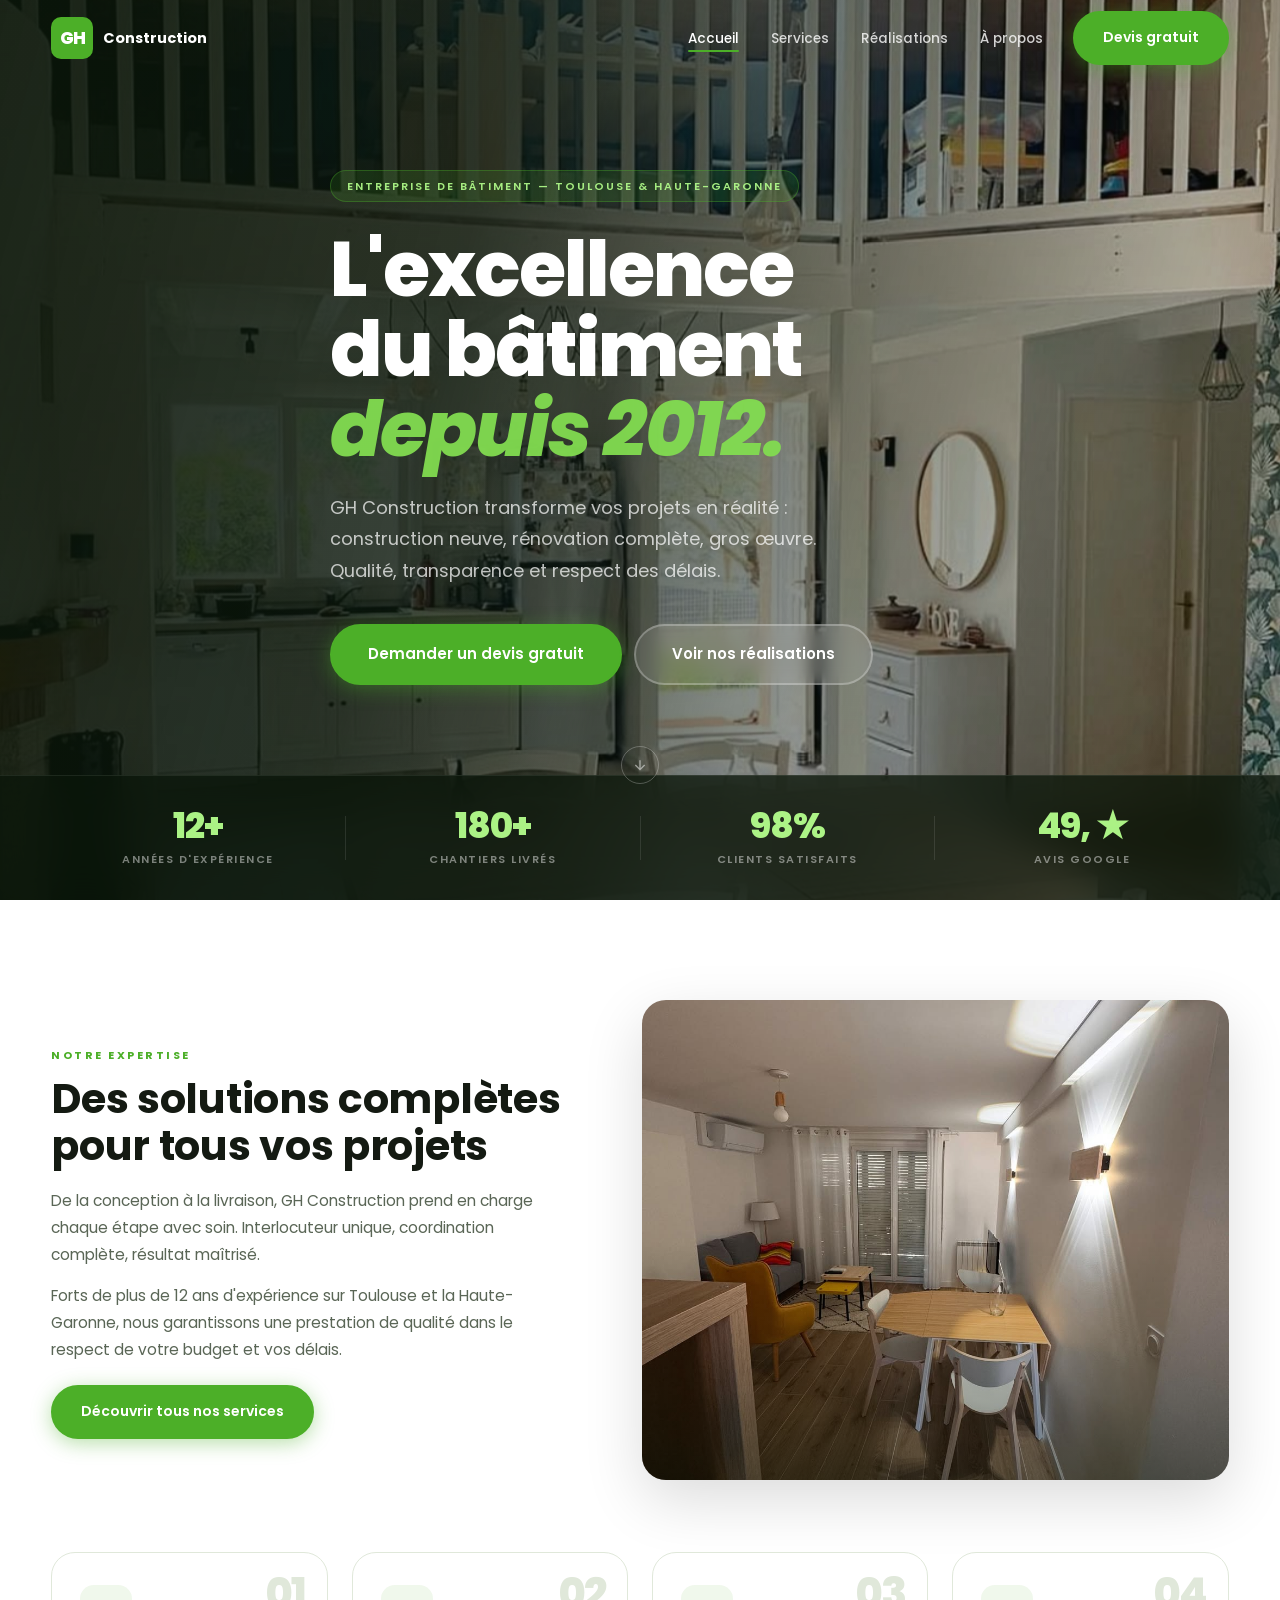
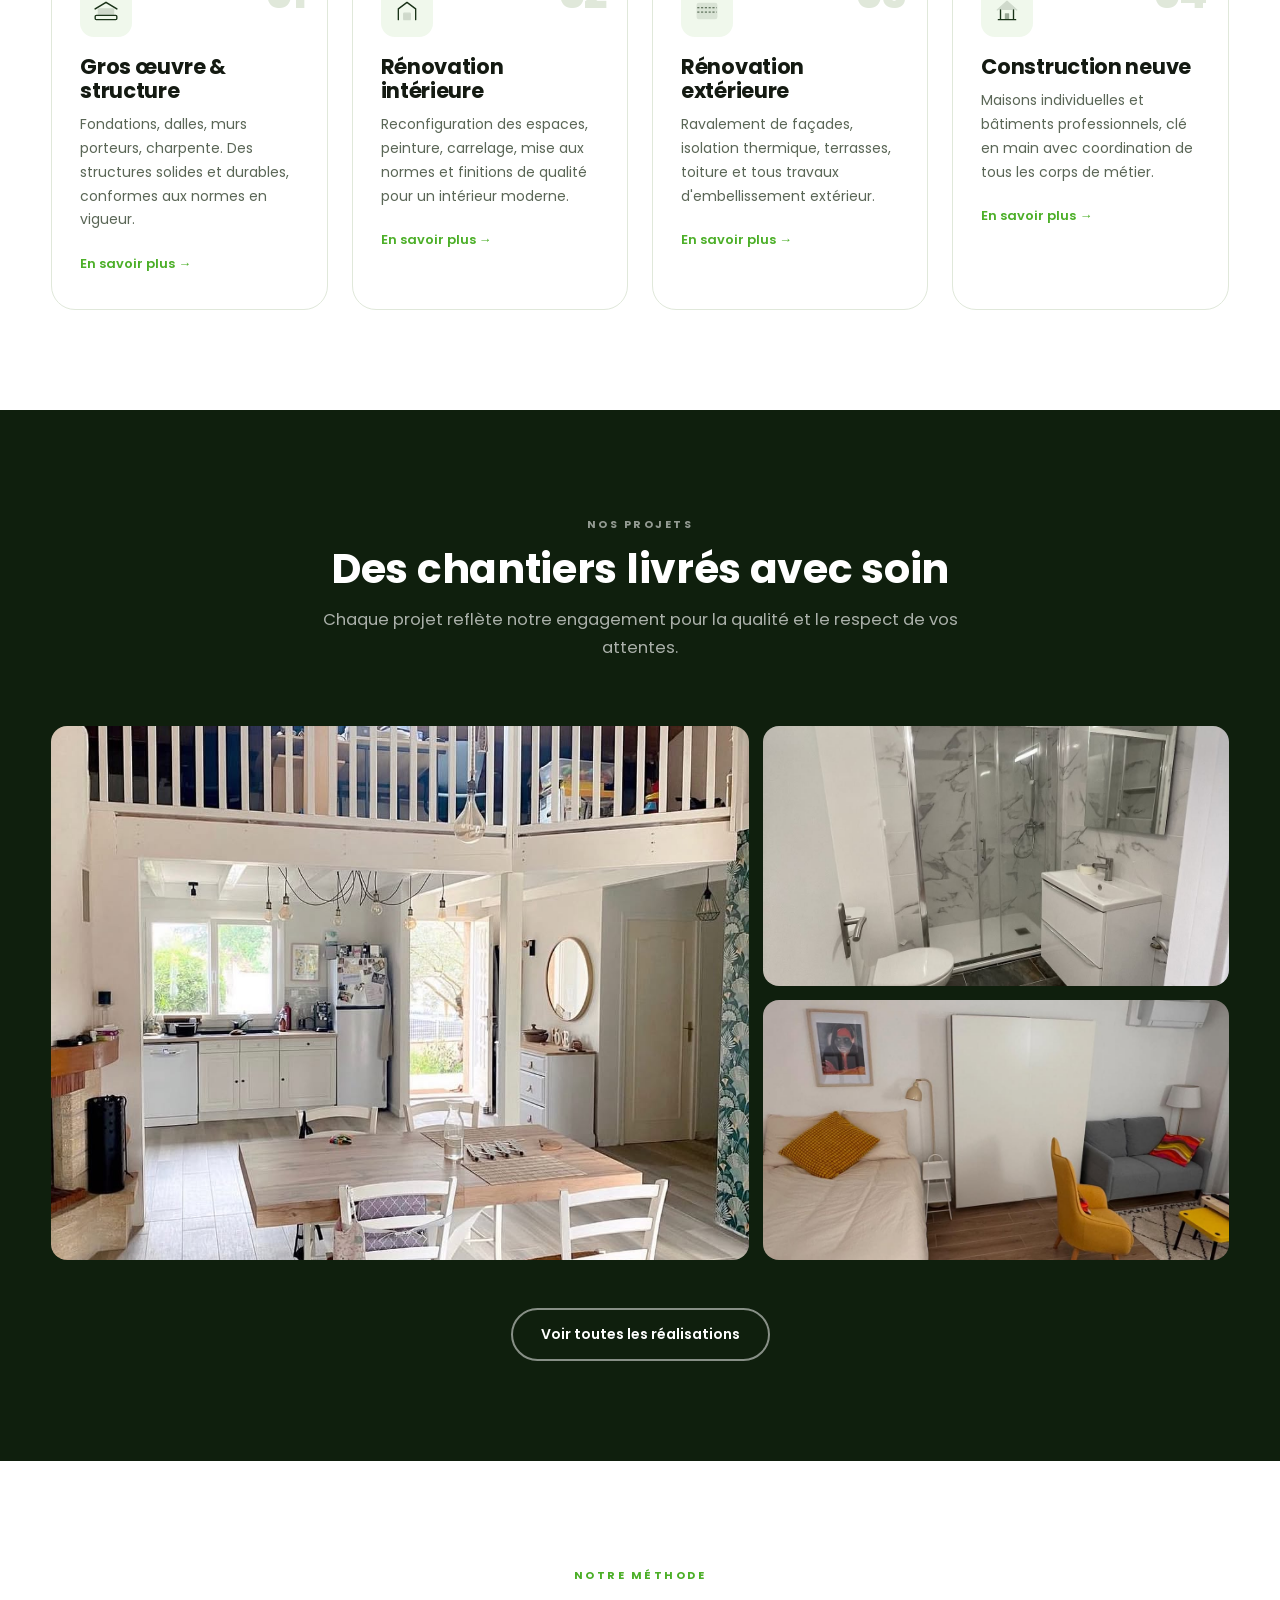
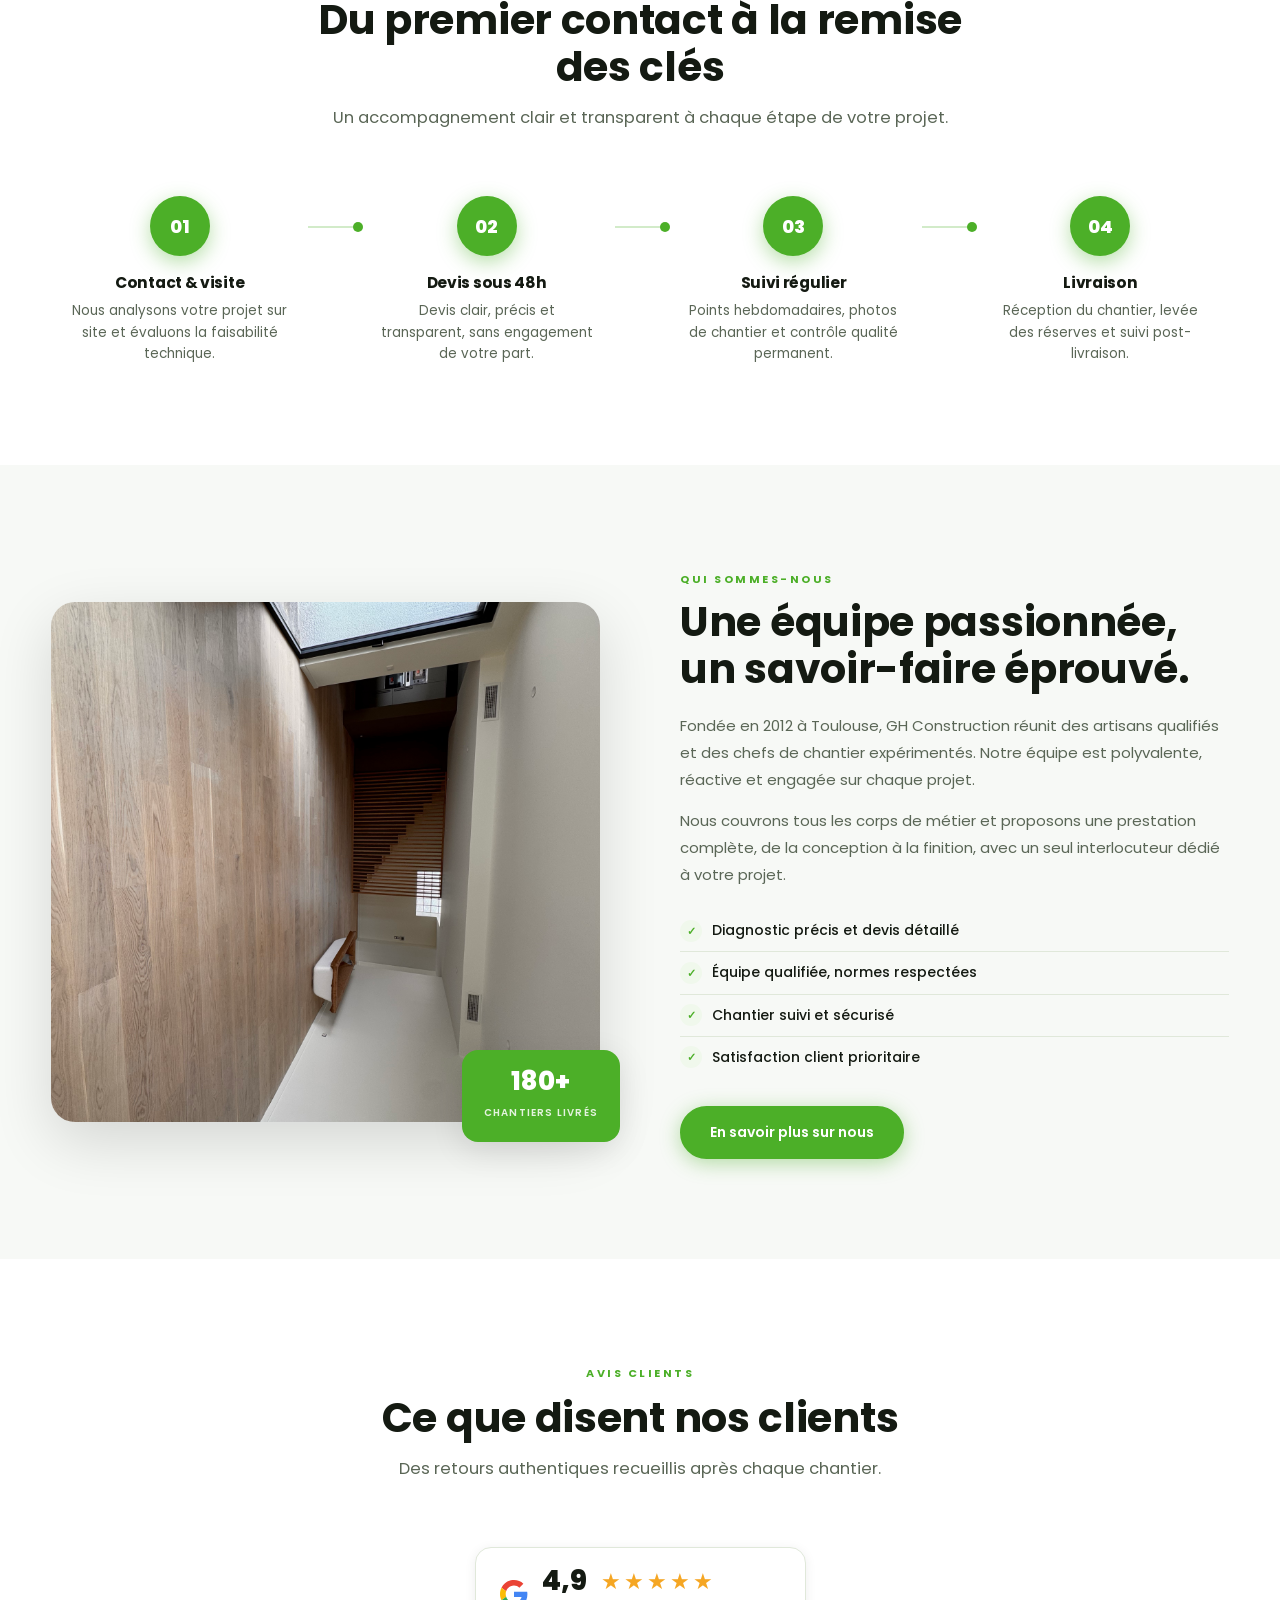
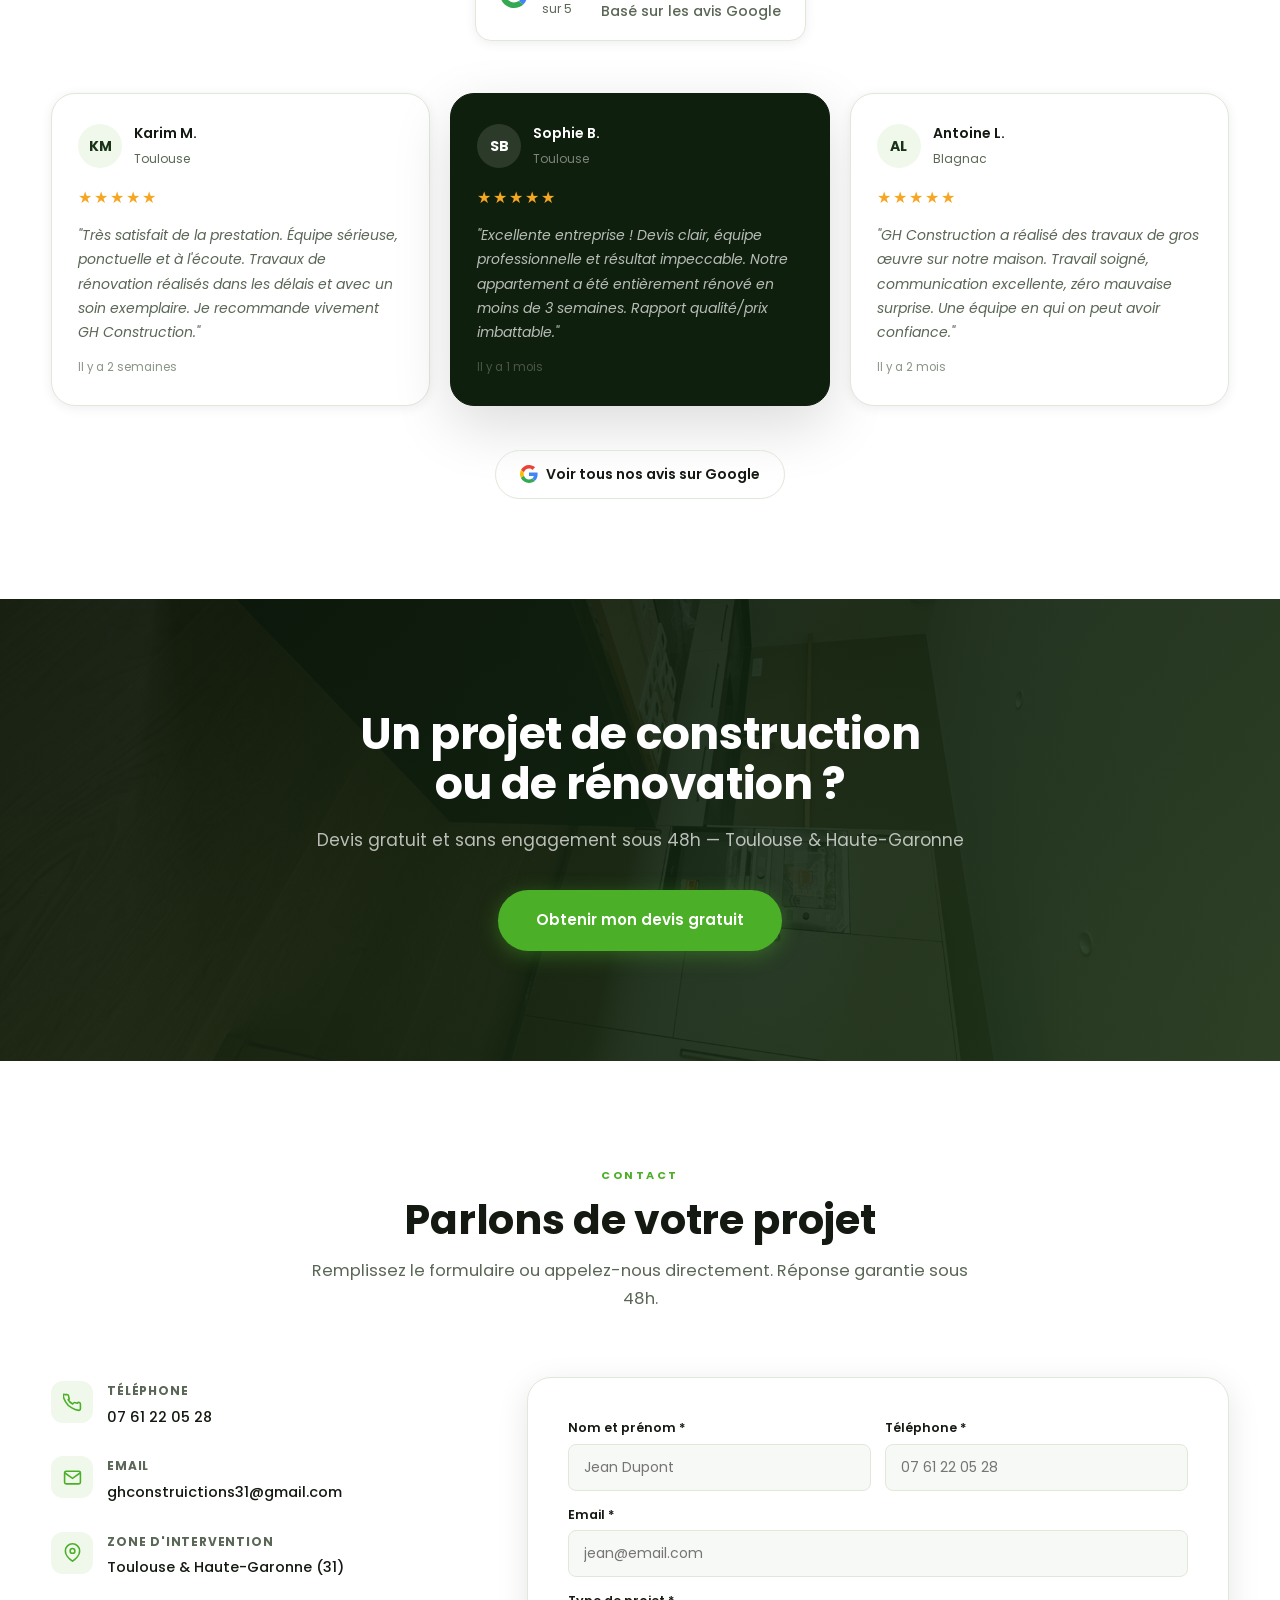
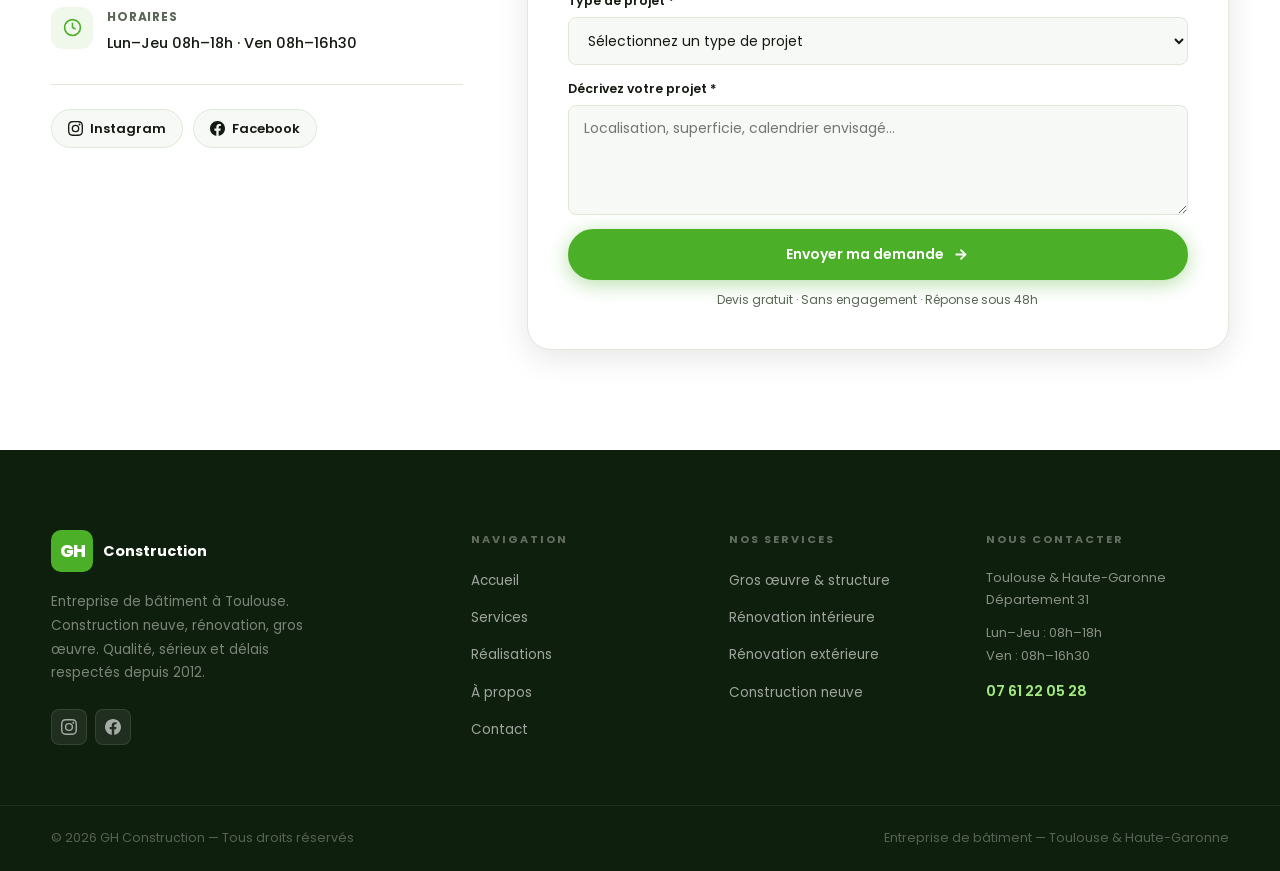
==== commit b0bd954d: "Update site" ====
--- a/index.html
+++ b/index.html
@@ -3,8 +3,8 @@
 <head>
     <meta charset="UTF-8">
     <meta name="viewport" content="width=device-width, initial-scale=1.0">
-    <title>GH Constructions 31 | Construction & Rénovation – Toulouse</title>
-    <meta name="description" content="GH Constructions 31, entreprise de bâtiment à Toulouse. Construction neuve, rénovation intérieure et extérieure, gros œuvre. Devis gratuit sous 48h.">
+    <title>GH Construction | Construction & Rénovation – Toulouse</title>
+    <meta name="description" content="GH Construction, entreprise de bâtiment à Toulouse. Construction neuve, rénovation intérieure et extérieure, gros œuvre. Devis gratuit sous 48h.">
     <link rel="preconnect" href="https://fonts.googleapis.com">
     <link rel="preconnect" href="https://fonts.gstatic.com" crossorigin>
     <link href="https://fonts.googleapis.com/css2?family=Poppins:ital,wght@0,300;0,400;0,500;0,600;0,700;0,800;1,700&display=swap" rel="stylesheet">
@@ -17,7 +17,7 @@
     <div class="container header-inner">
         <a href="index.html" class="logo">
             <span class="logo-gh">GH</span>
-            <span class="logo-label">Constructions <em>31</em></span>
+            <span class="logo-label">Construction</span>
         </a>
         <nav id="nav">
             <ul class="nav-links">
@@ -58,7 +58,7 @@
     <div class="container hero-content">
         <div class="hero-badge">Entreprise de bâtiment — Toulouse &amp; Haute-Garonne</div>
         <h1>L'excellence<br>du bâtiment<br><span class="hero-accent">depuis 2012.</span></h1>
-        <p>GH Constructions 31 transforme vos projets en réalité : construction neuve, rénovation complète, gros œuvre. Qualité, transparence et respect des délais.</p>
+        <p>GH Construction transforme vos projets en réalité : construction neuve, rénovation complète, gros œuvre. Qualité, transparence et respect des délais.</p>
         <div class="hero-actions">
             <a href="#contact" class="btn btn-primary btn-lg">Demander un devis gratuit</a>
             <a href="realisations.html" class="btn btn-ghost btn-lg">Voir nos réalisations</a>
@@ -101,12 +101,12 @@
             <div class="services-intro-text">
                 <span class="kicker">Notre expertise</span>
                 <h2>Des solutions complètes pour tous vos projets</h2>
-                <p>De la conception à la livraison, GH Constructions 31 prend en charge chaque étape avec soin. Interlocuteur unique, coordination complète, résultat maîtrisé.</p>
+                <p>De la conception à la livraison, GH Construction prend en charge chaque étape avec soin. Interlocuteur unique, coordination complète, résultat maîtrisé.</p>
                 <p>Forts de plus de 12 ans d'expérience sur Toulouse et la Haute-Garonne, nous garantissons une prestation de qualité dans le respect de votre budget et vos délais.</p>
                 <a href="services.html" class="btn btn-primary" style="margin-top:8px">Découvrir tous nos services</a>
             </div>
             <div class="services-intro-img">
-                <img src="chantier/renovation-complete-1.jpg" alt="Rénovation complète par GH Constructions 31 – salon après travaux" loading="lazy">
+                <img src="chantier/renovation-complete-1.jpg" alt="Rénovation complète par GH Construction – salon après travaux" loading="lazy">
             </div>
         </div>
         <div class="services-grid">
@@ -160,7 +160,7 @@
         </div>
         <div class="portfolio-grid">
             <div class="portfolio-card portfolio-card--large">
-                <img src="chantier/renovation-interieur-apres.jpg" alt="Maison toulousaine rénovée – GH Constructions 31" loading="lazy">
+                <img src="chantier/renovation-interieur-apres.jpg" alt="Maison toulousaine rénovée – GH Construction" loading="lazy">
                 <div class="portfolio-overlay">
                     <span class="tag">Maison individuelle</span>
                     <h3>Aménagement intérieur complet</h3>
@@ -176,7 +176,7 @@
                 </div>
             </div>
             <div class="portfolio-card">
-                <img src="chantier/renovation-complete-2.jpg" alt="Chambre rénovée par GH Constructions 31" loading="lazy">
+                <img src="chantier/renovation-complete-2.jpg" alt="Chambre rénovée par GH Construction" loading="lazy">
                 <div class="portfolio-overlay">
                     <span class="tag">Rénovation complète</span>
                     <h3>Suite parentale</h3>
@@ -238,7 +238,7 @@
 <section class="section section-alt" id="equipe">
     <div class="container about-split">
         <div class="about-image">
-            <img src="assets/chantier1.jpeg" alt="Réalisation GH Constructions 31 – espace de vie moderne" loading="lazy">
+            <img src="assets/chantier1.jpeg" alt="Réalisation GH Construction – espace de vie moderne" loading="lazy">
             <div class="about-badge">
                 <strong>180+</strong>
                 <span>Chantiers livrés</span>
@@ -247,7 +247,7 @@
         <div class="about-text">
             <span class="kicker">Qui sommes-nous</span>
             <h2>Une équipe passionnée,<br>un savoir-faire éprouvé.</h2>
-            <p>Fondée en 2012 à Toulouse, GH Constructions 31 réunit des artisans qualifiés et des chefs de chantier expérimentés. Notre équipe est polyvalente, réactive et engagée sur chaque projet.</p>
+            <p>Fondée en 2012 à Toulouse, GH Construction réunit des artisans qualifiés et des chefs de chantier expérimentés. Notre équipe est polyvalente, réactive et engagée sur chaque projet.</p>
             <p>Nous couvrons tous les corps de métier et proposons une prestation complète, de la conception à la finition, avec un seul interlocuteur dédié à votre projet.</p>
             <ul class="about-checks">
                 <li>Diagnostic précis et devis détaillé</li>
@@ -296,7 +296,7 @@
                     </div>
                 </div>
                 <div class="review-stars">★★★★★</div>
-                <blockquote>"Très satisfait de la prestation. Équipe sérieuse, ponctuelle et à l'écoute. Travaux de rénovation réalisés dans les délais et avec un soin exemplaire. Je recommande vivement GH Constructions 31."</blockquote>
+                <blockquote>"Très satisfait de la prestation. Équipe sérieuse, ponctuelle et à l'écoute. Travaux de rénovation réalisés dans les délais et avec un soin exemplaire. Je recommande vivement GH Construction."</blockquote>
                 <div class="review-date">Il y a 2 semaines</div>
             </article>
 
@@ -322,7 +322,7 @@
                     </div>
                 </div>
                 <div class="review-stars">★★★★★</div>
-                <blockquote>"GH Constructions 31 a réalisé des travaux de gros œuvre sur notre maison. Travail soigné, communication excellente, zéro mauvaise surprise. Une équipe en qui on peut avoir confiance."</blockquote>
+                <blockquote>"GH Construction a réalisé des travaux de gros œuvre sur notre maison. Travail soigné, communication excellente, zéro mauvaise surprise. Une équipe en qui on peut avoir confiance."</blockquote>
                 <div class="review-date">Il y a 2 mois</div>
             </article>
         </div>
@@ -365,7 +365,7 @@
                     </div>
                     <div>
                         <strong>Téléphone</strong>
-                        <a href="tel:+33600000000">06 00 00 00 00</a>
+                        <a href="tel:+33761220528">07 61 22 05 28</a>
                     </div>
                 </div>
                 <div class="contact-item">
@@ -374,7 +374,7 @@
                     </div>
                     <div>
                         <strong>Email</strong>
-                        <a href="mailto:contact@ghconstruction31.fr">contact@ghconstruction31.fr</a>
+                        <a href="mailto:ghconstruictions31@gmail.com">ghconstruictions31@gmail.com</a>
                     </div>
                 </div>
                 <div class="contact-item">
@@ -415,7 +415,7 @@
                         </div>
                         <div class="form-group">
                             <label for="phone">Téléphone *</label>
-                            <input type="tel" id="phone" name="phone" placeholder="06 00 00 00 00" required>
+                            <input type="tel" id="phone" name="phone" placeholder="07 61 22 05 28" required>
                         </div>
                     </div>
                     <div class="form-group">
@@ -461,7 +461,7 @@
         <div class="footer-brand">
             <a href="index.html" class="logo">
                 <span class="logo-gh">GH</span>
-                <span class="logo-label">Constructions <em>31</em></span>
+                <span class="logo-label">Construction</span>
             </a>
             <p>Entreprise de bâtiment à Toulouse. Construction neuve, rénovation, gros œuvre. Qualité, sérieux et délais respectés depuis 2012.</p>
             <div class="footer-social">
@@ -496,12 +496,12 @@
             <h4>Nous contacter</h4>
             <p>Toulouse &amp; Haute-Garonne<br>Département 31</p>
             <p>Lun–Jeu : 08h–18h<br>Ven : 08h–16h30</p>
-            <a href="tel:+33600000000">06 00 00 00 00</a>
+            <a href="tel:+33761220528">07 61 22 05 28</a>
         </div>
     </div>
     <div class="footer-bottom">
         <div class="container">
-            <p>© 2026 GH Constructions 31 — Tous droits réservés</p>
+            <p>© 2026 GH Construction — Tous droits réservés</p>
             <p>Entreprise de bâtiment — Toulouse &amp; Haute-Garonne</p>
         </div>
     </div>
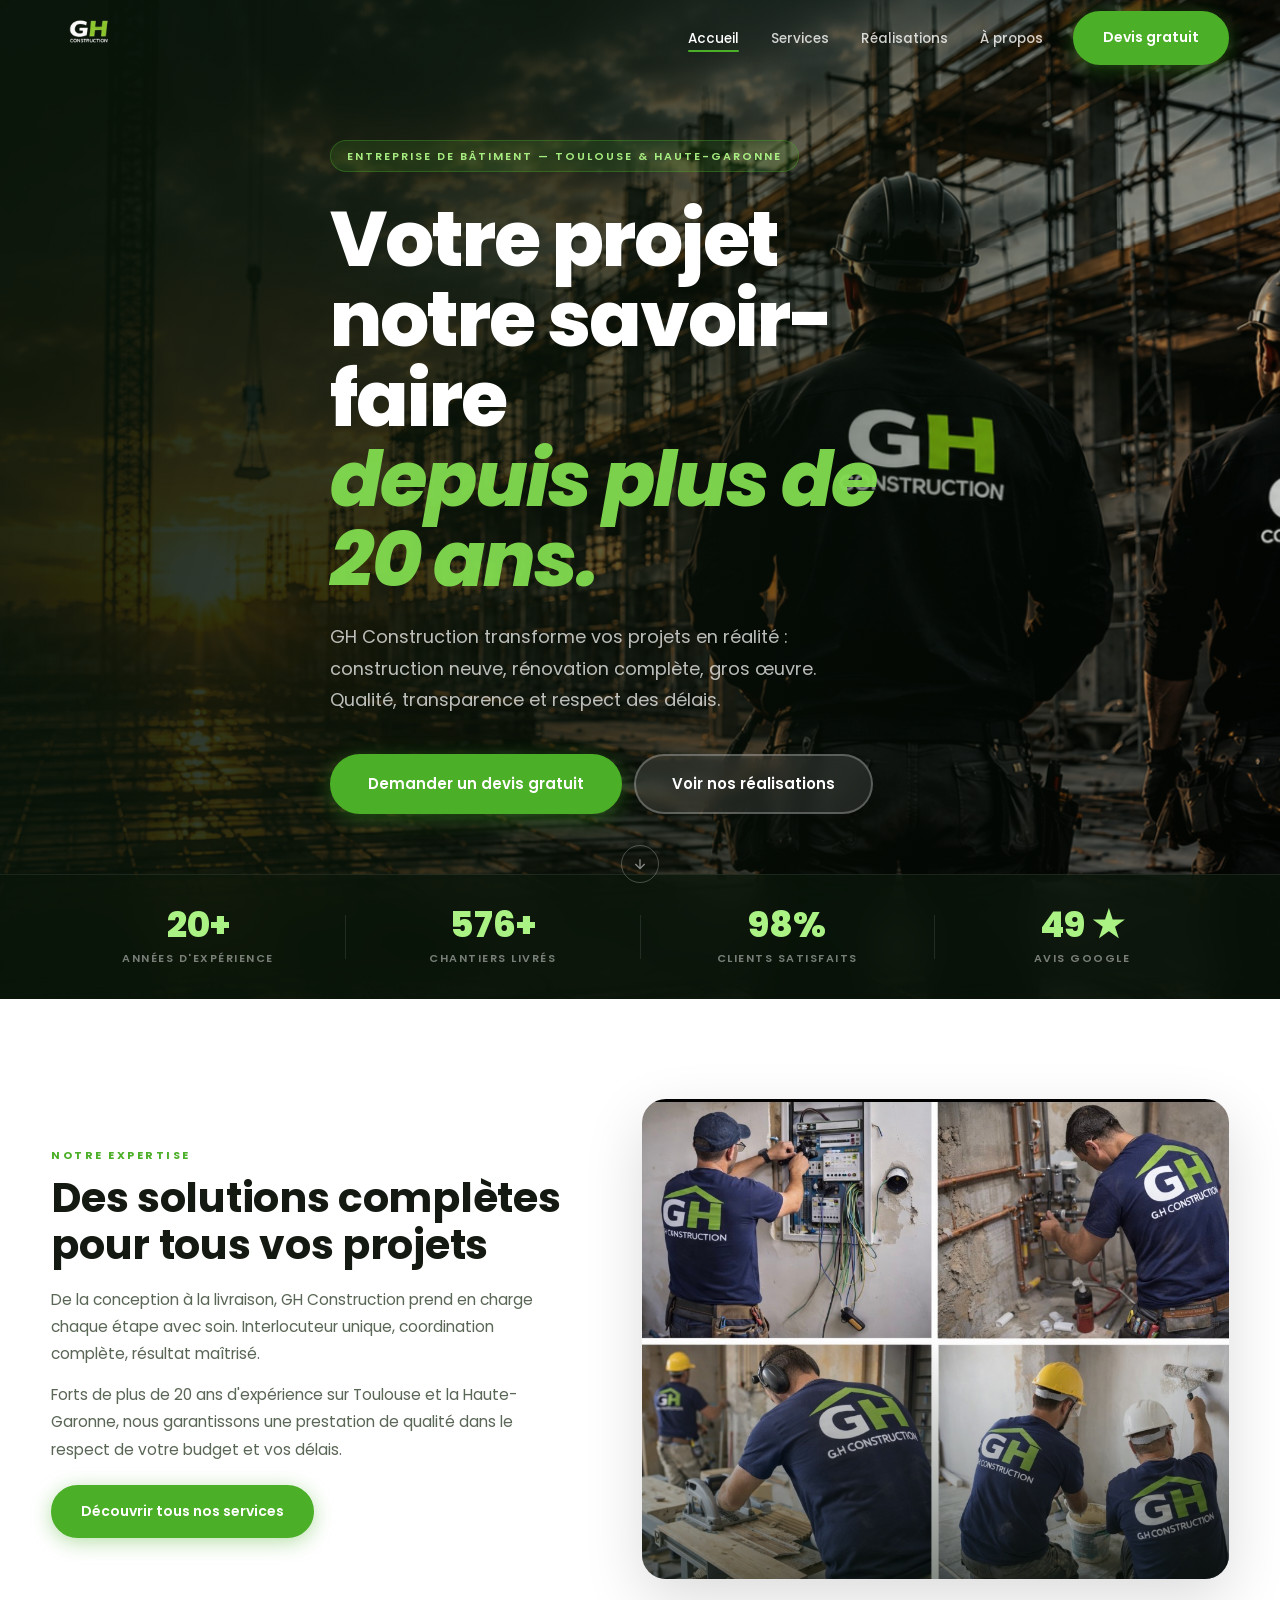
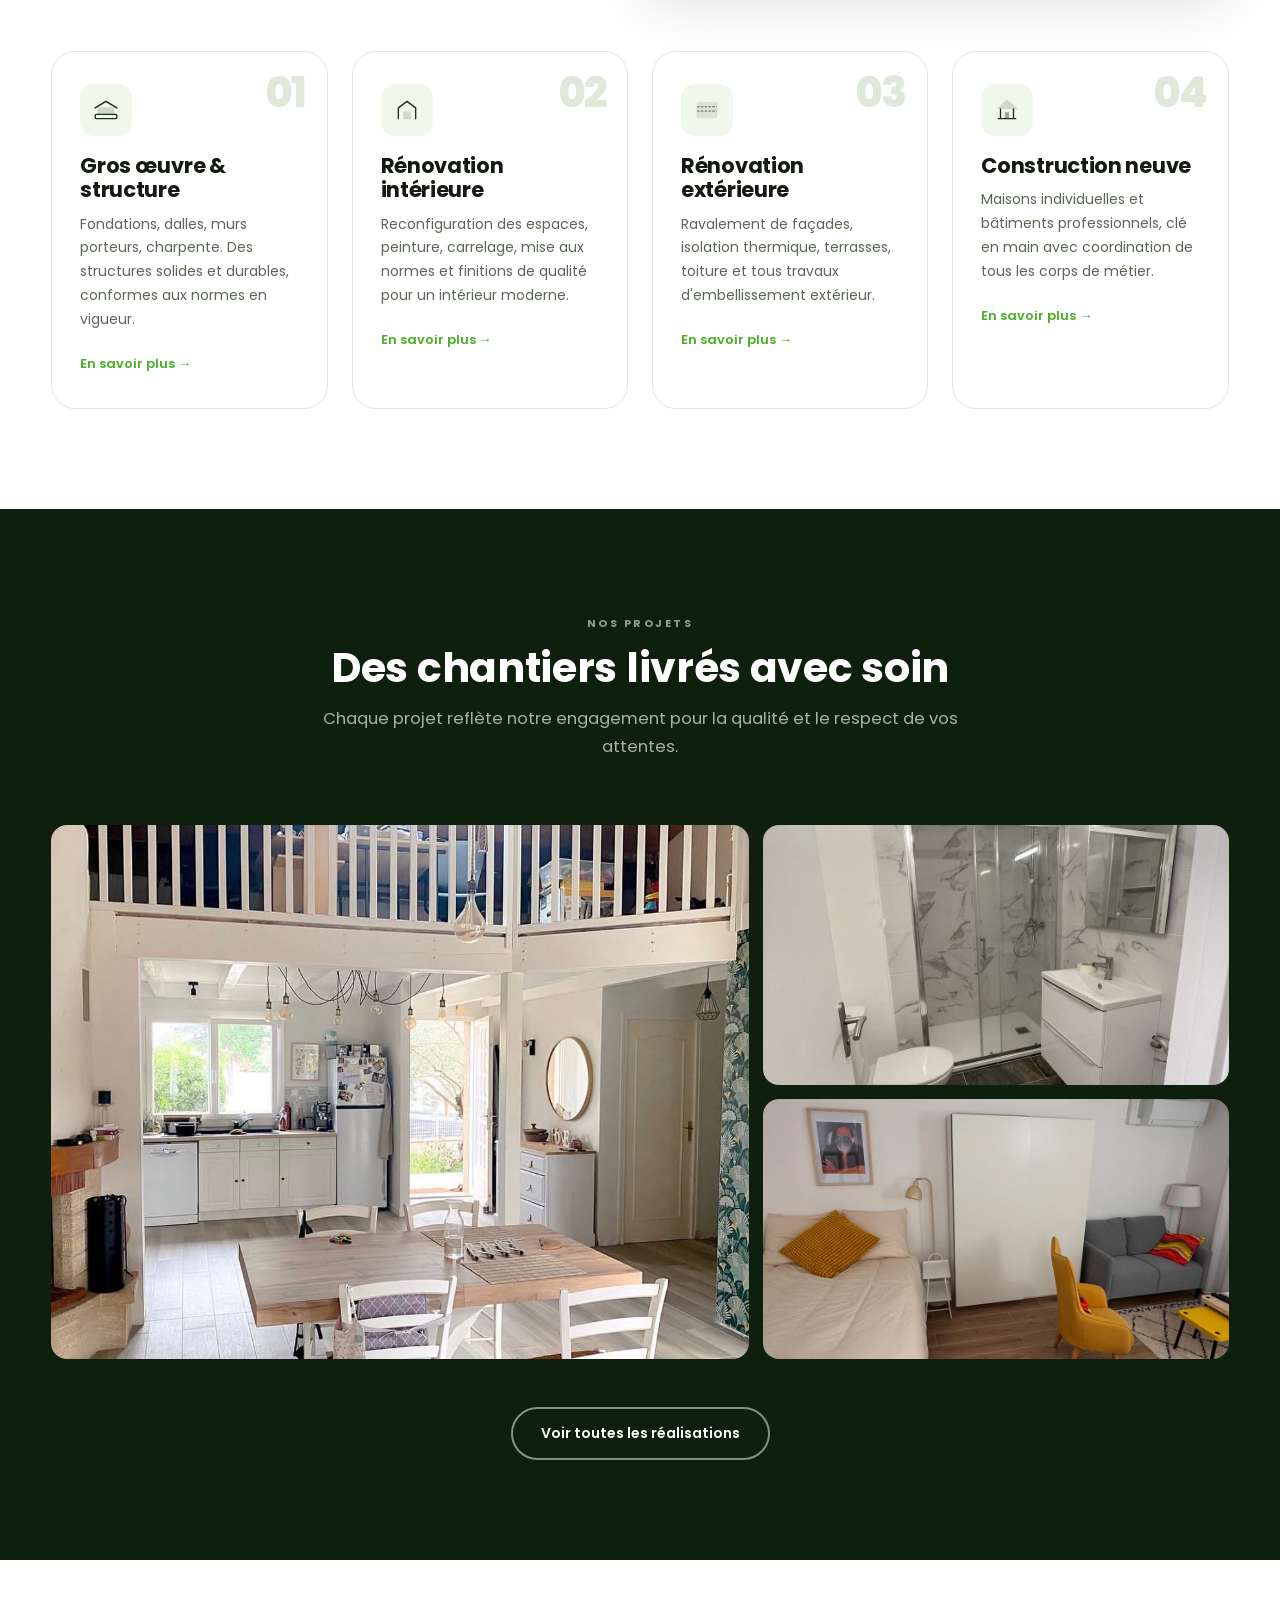
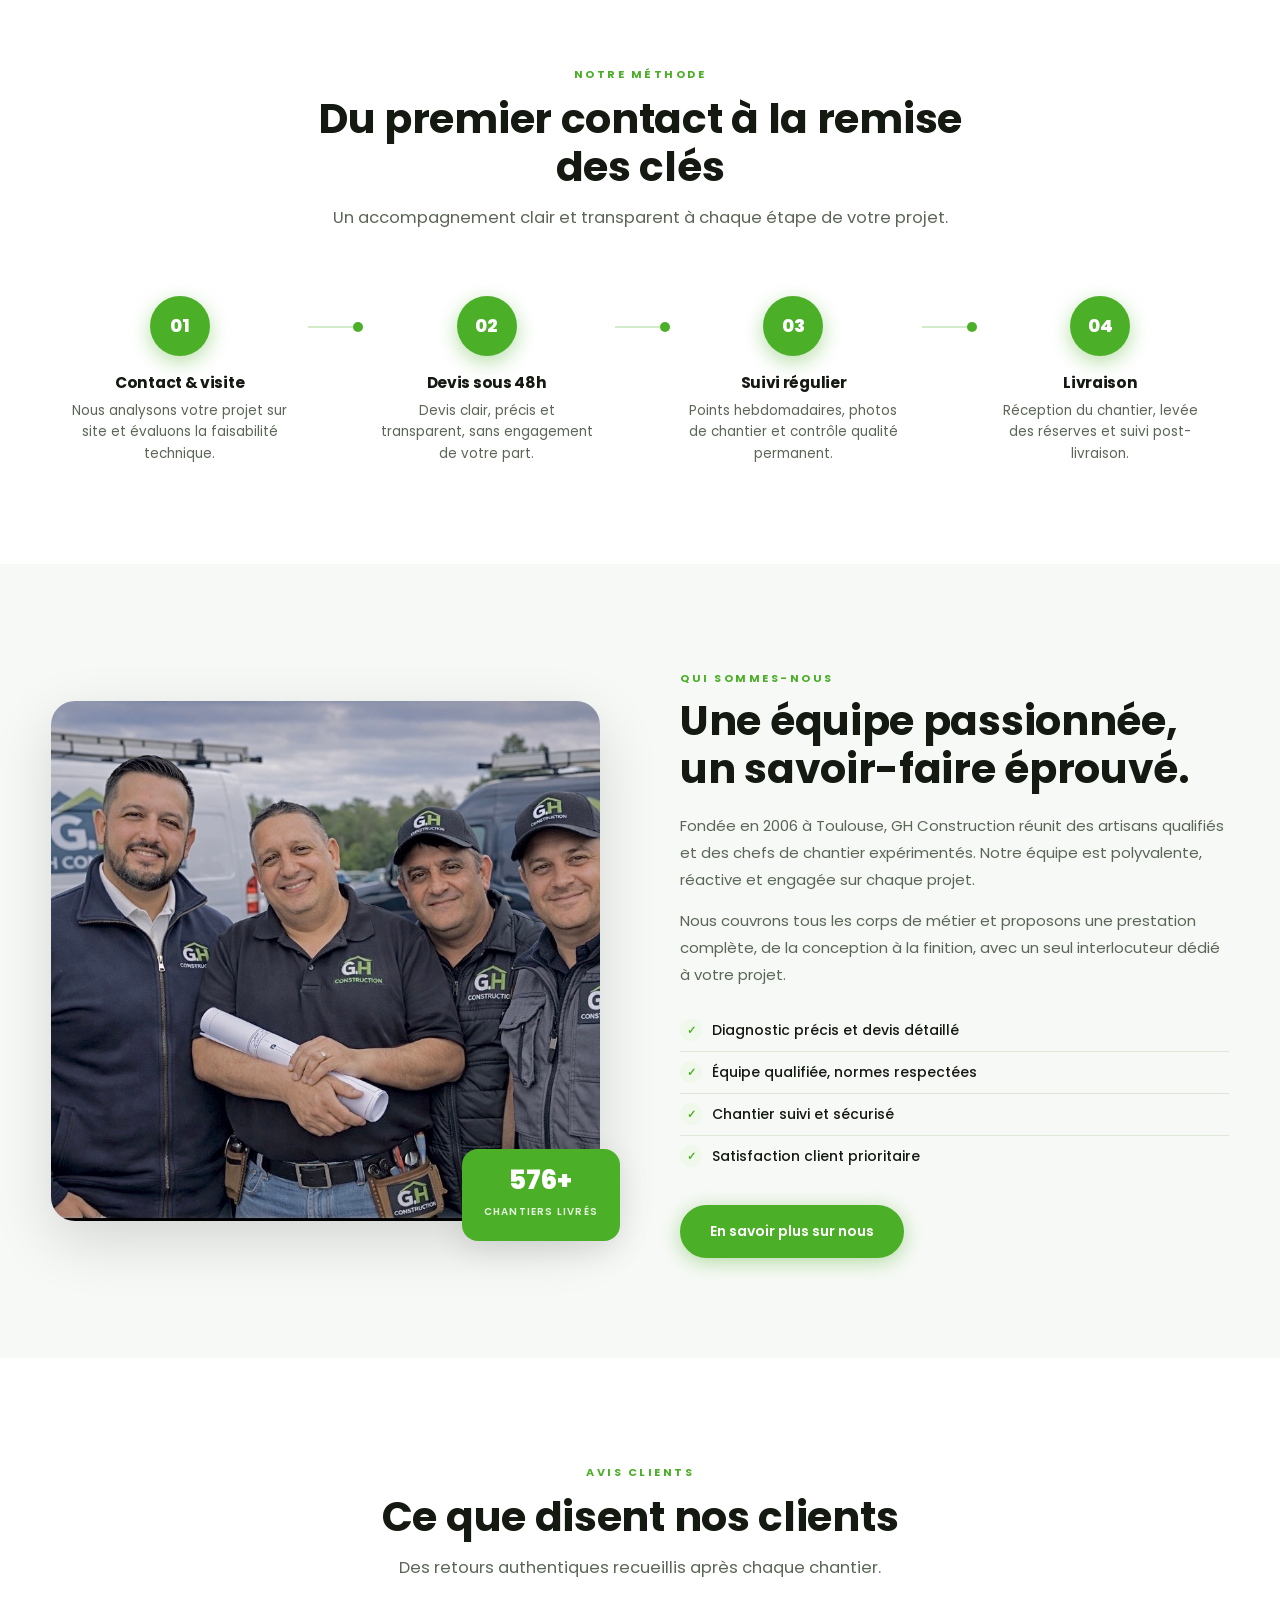
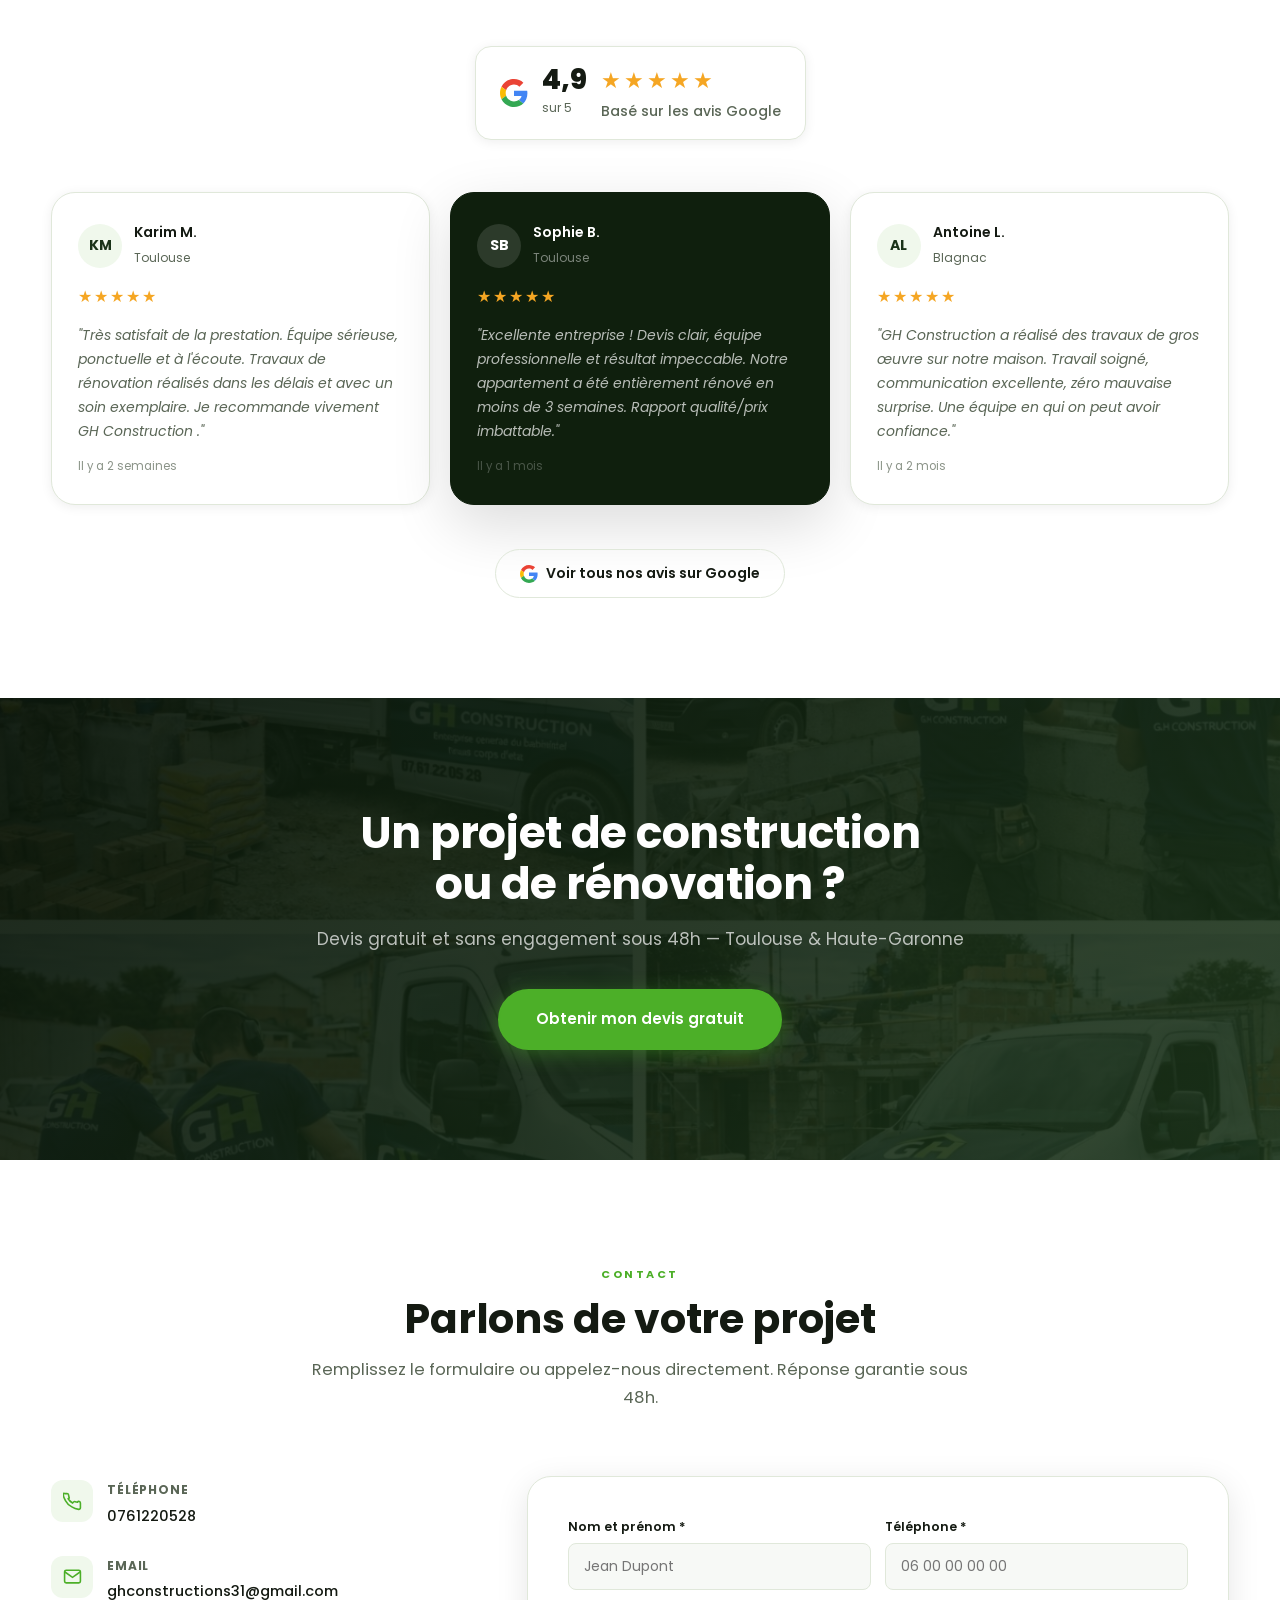
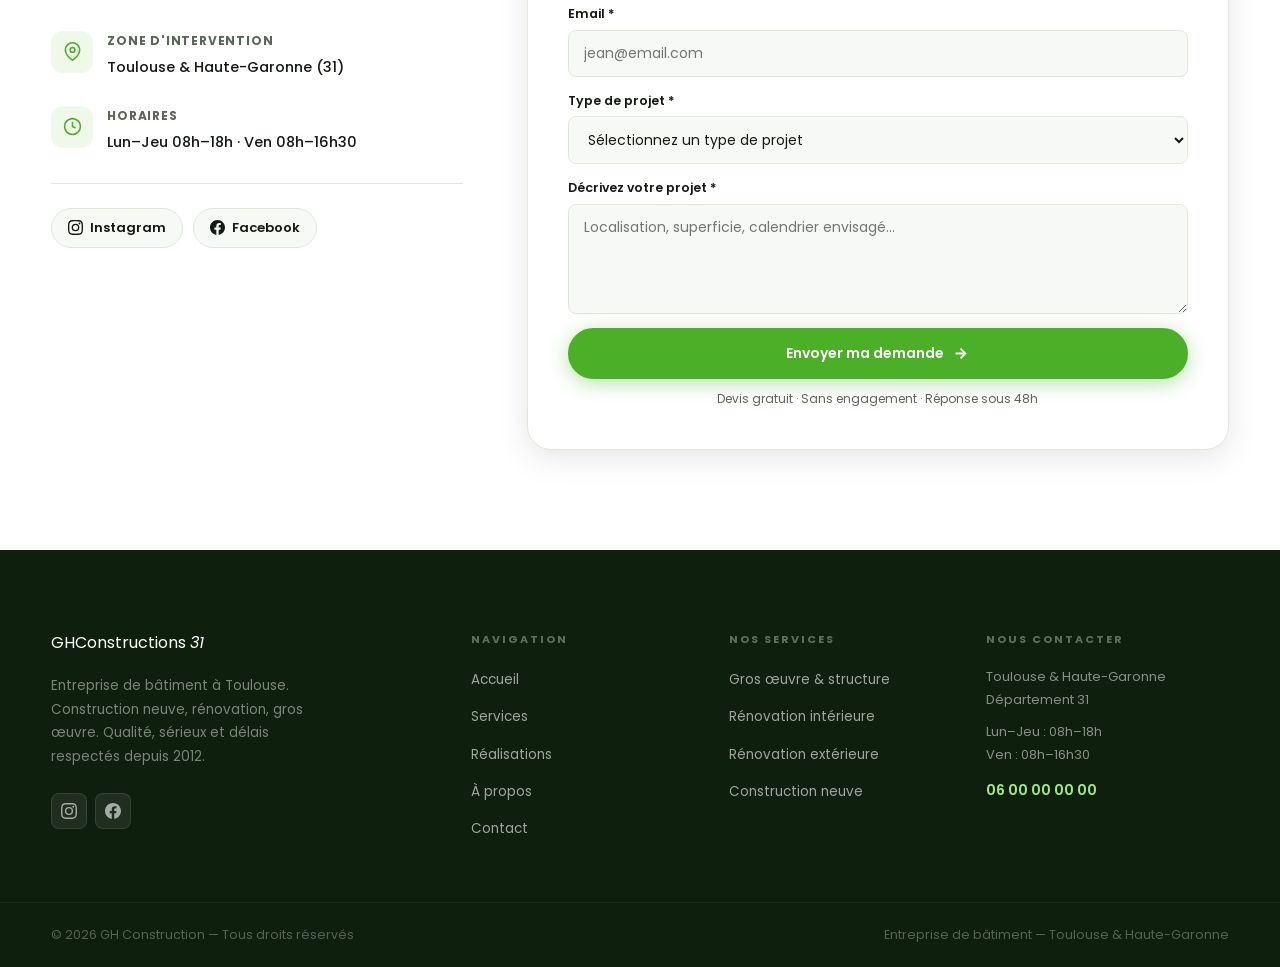
==== commit 9c35c37c: "Finalize GH Construction vitrage website" ====
--- a/index.html
+++ b/index.html
@@ -3,8 +3,8 @@
 <head>
     <meta charset="UTF-8">
     <meta name="viewport" content="width=device-width, initial-scale=1.0">
-    <title>GH Construction | Construction & Rénovation – Toulouse</title>
-    <meta name="description" content="GH Construction, entreprise de bâtiment à Toulouse. Construction neuve, rénovation intérieure et extérieure, gros œuvre. Devis gratuit sous 48h.">
+    <title>GH Construction  | Construction & Rénovation – Toulouse</title>
+    <meta name="description" content="GH Construction , entreprise de bâtiment à Toulouse. Construction neuve, rénovation intérieure et extérieure, gros œuvre. Devis gratuit sous 48h.">
     <link rel="preconnect" href="https://fonts.googleapis.com">
     <link rel="preconnect" href="https://fonts.gstatic.com" crossorigin>
     <link href="https://fonts.googleapis.com/css2?family=Poppins:ital,wght@0,300;0,400;0,500;0,600;0,700;0,800;1,700&display=swap" rel="stylesheet">
@@ -16,8 +16,7 @@
 <header id="header">
     <div class="container header-inner">
         <a href="index.html" class="logo">
-            <span class="logo-gh">GH</span>
-            <span class="logo-label">Construction</span>
+            <img src="assets/images/logo/logo_gh_construction_top_left-removebg-preview.png" alt="GH Construction" class="logo-img">
         </a>
         <nav id="nav">
             <ul class="nav-links">
@@ -53,12 +52,12 @@
 
 <!-- ========== HERO ========== -->
 <section class="hero" id="hero">
-    <div class="hero-bg" style="background-image:url('chantier/renovation-interieur-apres.jpg')"></div>
+    <div class="hero-bg" style="background-image:url('assets/images/logo/future.PNG')"></div>
     <div class="hero-overlay"></div>
     <div class="container hero-content">
         <div class="hero-badge">Entreprise de bâtiment — Toulouse &amp; Haute-Garonne</div>
-        <h1>L'excellence<br>du bâtiment<br><span class="hero-accent">depuis 2012.</span></h1>
-        <p>GH Construction transforme vos projets en réalité : construction neuve, rénovation complète, gros œuvre. Qualité, transparence et respect des délais.</p>
+        <h1>Votre projet<br>notre savoir-faire<br><span class="hero-accent">depuis plus de 20 ans.</span></h1>
+        <p>GH Construction  transforme vos projets en réalité : construction neuve, rénovation complète, gros œuvre. Qualité, transparence et respect des délais.</p>
         <div class="hero-actions">
             <a href="#contact" class="btn btn-primary btn-lg">Demander un devis gratuit</a>
             <a href="realisations.html" class="btn btn-ghost btn-lg">Voir nos réalisations</a>
@@ -68,12 +67,12 @@
         <div class="container">
             <div class="stats-row">
                 <div class="stat">
-                    <strong data-count="12" data-suffix="+">12+</strong>
+                    <strong data-count="20" data-suffix="+">20+</strong>
                     <span>Années d'expérience</span>
                 </div>
                 <div class="stat-divider"></div>
                 <div class="stat">
-                    <strong data-count="180" data-suffix="+">180+</strong>
+                    <strong data-count="576" data-suffix="+">576+</strong>
                     <span>Chantiers livrés</span>
                 </div>
                 <div class="stat-divider"></div>
@@ -83,8 +82,8 @@
                 </div>
                 <div class="stat-divider"></div>
                 <div class="stat">
-                    <strong>4,9 ★</strong>
-                    <span>Avis Google</span>
+                    <strong>49 ★</strong>
+                    <span>Avis google </span>
                 </div>
             </div>
         </div>
@@ -102,11 +101,11 @@
                 <span class="kicker">Notre expertise</span>
                 <h2>Des solutions complètes pour tous vos projets</h2>
                 <p>De la conception à la livraison, GH Construction prend en charge chaque étape avec soin. Interlocuteur unique, coordination complète, résultat maîtrisé.</p>
-                <p>Forts de plus de 12 ans d'expérience sur Toulouse et la Haute-Garonne, nous garantissons une prestation de qualité dans le respect de votre budget et vos délais.</p>
+                <p>Forts de plus de 20 ans d'expérience sur Toulouse et la Haute-Garonne, nous garantissons une prestation de qualité dans le respect de votre budget et vos délais.</p>
                 <a href="services.html" class="btn btn-primary" style="margin-top:8px">Découvrir tous nos services</a>
             </div>
             <div class="services-intro-img">
-                <img src="chantier/renovation-complete-1.jpg" alt="Rénovation complète par GH Construction – salon après travaux" loading="lazy">
+                <img src="assets/images/logo/corde-metier.jpg" alt="Rénovation complète par GH Construction – salon après travaux" loading="lazy">
             </div>
         </div>
         <div class="services-grid">
@@ -160,7 +159,7 @@
         </div>
         <div class="portfolio-grid">
             <div class="portfolio-card portfolio-card--large">
-                <img src="chantier/renovation-interieur-apres.jpg" alt="Maison toulousaine rénovée – GH Construction" loading="lazy">
+                <img src="chantier/renovation-interieur-apres.jpg" alt="Maison toulousaine rénovée – GH Construction " loading="lazy">
                 <div class="portfolio-overlay">
                     <span class="tag">Maison individuelle</span>
                     <h3>Aménagement intérieur complet</h3>
@@ -176,7 +175,7 @@
                 </div>
             </div>
             <div class="portfolio-card">
-                <img src="chantier/renovation-complete-2.jpg" alt="Chambre rénovée par GH Construction" loading="lazy">
+                <img src="chantier/renovation-complete-2.jpg" alt="Chambre rénovée par GH Construction " loading="lazy">
                 <div class="portfolio-overlay">
                     <span class="tag">Rénovation complète</span>
                     <h3>Suite parentale</h3>
@@ -238,16 +237,16 @@
 <section class="section section-alt" id="equipe">
     <div class="container about-split">
         <div class="about-image">
-            <img src="assets/chantier1.jpeg" alt="Réalisation GH Construction – espace de vie moderne" loading="lazy">
+            <img src="assets/images/logo/gerant.jpg" alt="Réalisation GH Construction  – espace de vie moderne" loading="lazy">
             <div class="about-badge">
-                <strong>180+</strong>
+                <strong>576+</strong>
                 <span>Chantiers livrés</span>
             </div>
         </div>
         <div class="about-text">
             <span class="kicker">Qui sommes-nous</span>
             <h2>Une équipe passionnée,<br>un savoir-faire éprouvé.</h2>
-            <p>Fondée en 2012 à Toulouse, GH Construction réunit des artisans qualifiés et des chefs de chantier expérimentés. Notre équipe est polyvalente, réactive et engagée sur chaque projet.</p>
+            <p>Fondée en 2006 à Toulouse, GH Construction  réunit des artisans qualifiés et des chefs de chantier expérimentés. Notre équipe est polyvalente, réactive et engagée sur chaque projet.</p>
             <p>Nous couvrons tous les corps de métier et proposons une prestation complète, de la conception à la finition, avec un seul interlocuteur dédié à votre projet.</p>
             <ul class="about-checks">
                 <li>Diagnostic précis et devis détaillé</li>
@@ -296,7 +295,7 @@
                     </div>
                 </div>
                 <div class="review-stars">★★★★★</div>
-                <blockquote>"Très satisfait de la prestation. Équipe sérieuse, ponctuelle et à l'écoute. Travaux de rénovation réalisés dans les délais et avec un soin exemplaire. Je recommande vivement GH Construction."</blockquote>
+                <blockquote>"Très satisfait de la prestation. Équipe sérieuse, ponctuelle et à l'écoute. Travaux de rénovation réalisés dans les délais et avec un soin exemplaire. Je recommande vivement GH Construction ."</blockquote>
                 <div class="review-date">Il y a 2 semaines</div>
             </article>
 
@@ -322,7 +321,7 @@
                     </div>
                 </div>
                 <div class="review-stars">★★★★★</div>
-                <blockquote>"GH Construction a réalisé des travaux de gros œuvre sur notre maison. Travail soigné, communication excellente, zéro mauvaise surprise. Une équipe en qui on peut avoir confiance."</blockquote>
+                <blockquote>"GH Construction  a réalisé des travaux de gros œuvre sur notre maison. Travail soigné, communication excellente, zéro mauvaise surprise. Une équipe en qui on peut avoir confiance."</blockquote>
                 <div class="review-date">Il y a 2 mois</div>
             </article>
         </div>
@@ -340,7 +339,7 @@
 
 <!-- ========== CTA BANNER ========== -->
 <section class="cta-banner">
-    <div class="cta-banner-bg" style="background-image:url('assets/chantier2.jpeg')"></div>
+    <div class="cta-banner-bg" style="background-image:url('assets/images/logo/construiction2.jpg')"></div>
     <div class="cta-banner-overlay"></div>
     <div class="container cta-banner-content">
         <h2>Un projet de construction<br>ou de rénovation ?</h2>
@@ -365,7 +364,7 @@
                     </div>
                     <div>
                         <strong>Téléphone</strong>
-                        <a href="tel:+33761220528">07 61 22 05 28</a>
+                        <a href="tel:+33761220528">0761220528</a>
                     </div>
                 </div>
                 <div class="contact-item">
@@ -374,7 +373,7 @@
                     </div>
                     <div>
                         <strong>Email</strong>
-                        <a href="mailto:ghconstruictions31@gmail.com">ghconstruictions31@gmail.com</a>
+                        <a href="mailto:ghconstructions31@gmail.com">ghconstructions31@gmail.com</a>
                     </div>
                 </div>
                 <div class="contact-item">
@@ -415,7 +414,7 @@
                         </div>
                         <div class="form-group">
                             <label for="phone">Téléphone *</label>
-                            <input type="tel" id="phone" name="phone" placeholder="07 61 22 05 28" required>
+                            <input type="tel" id="phone" name="phone" placeholder="06 00 00 00 00" required>
                         </div>
                     </div>
                     <div class="form-group">
@@ -461,7 +460,7 @@
         <div class="footer-brand">
             <a href="index.html" class="logo">
                 <span class="logo-gh">GH</span>
-                <span class="logo-label">Construction</span>
+                <span class="logo-label">Constructions <em>31</em></span>
             </a>
             <p>Entreprise de bâtiment à Toulouse. Construction neuve, rénovation, gros œuvre. Qualité, sérieux et délais respectés depuis 2012.</p>
             <div class="footer-social">
@@ -496,7 +495,7 @@
             <h4>Nous contacter</h4>
             <p>Toulouse &amp; Haute-Garonne<br>Département 31</p>
             <p>Lun–Jeu : 08h–18h<br>Ven : 08h–16h30</p>
-            <a href="tel:+33761220528">07 61 22 05 28</a>
+            <a href="tel:+33600000000">06 00 00 00 00</a>
         </div>
     </div>
     <div class="footer-bottom">
--- a/css/style.css
+++ b/css/style.css
@@ -123,20 +123,14 @@
 }
 
 /* LOGO */
-.logo { display:flex; align-items:center; gap:10px; flex-shrink:0; }
-
-.logo-gh {
-    display:flex; align-items:center; justify-content:center;
-    width:42px; height:42px;
-    background:var(--green); color:var(--white);
-    font-size:17px; font-weight:800;
-    border-radius:10px; letter-spacing:-1px; flex-shrink:0;
-}
-.logo-label {
-    font-size:14.5px; font-weight:700;
-    color:var(--white); line-height:1.25;
-}
-.logo-label em { font-style:normal; color:rgba(180,255,140,.9); }
+.logo { display:flex; align-items:center; flex-shrink:0; }
+
+.logo-img {
+    height: 52px;
+    width: auto;
+    display: block;
+    object-fit: contain;
+}
 
 /* NAV */
 #nav { margin-left:auto; }
@@ -277,7 +271,7 @@
 
 .stat strong {
     display:block; font-size:clamp(26px,2.8vw,40px); font-weight:800;
-    color:rgba(180,255,140,.95); letter-spacing:-1px; line-height:1;
+    color:rgba(180,255,140,.95); letter-spacing:0px; line-height:1;
     margin-bottom:6px;
 }
 .stat span {
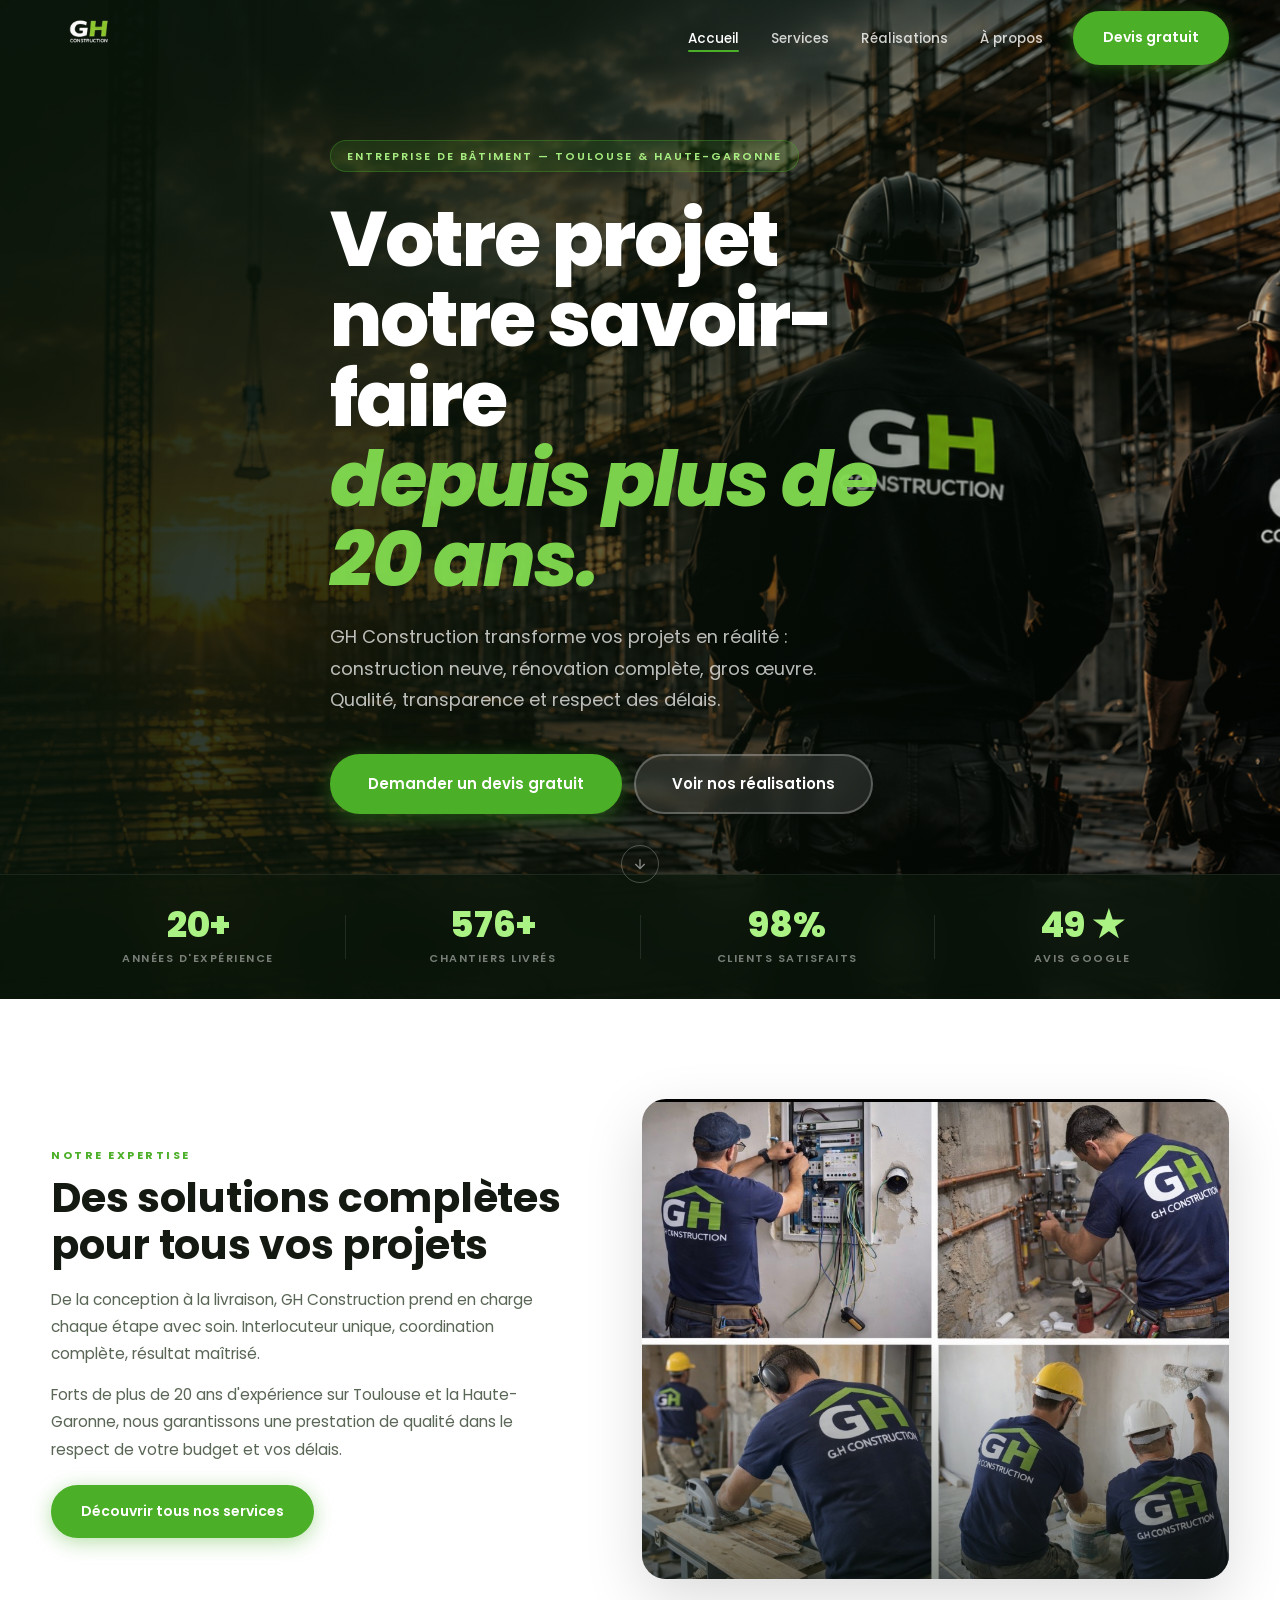
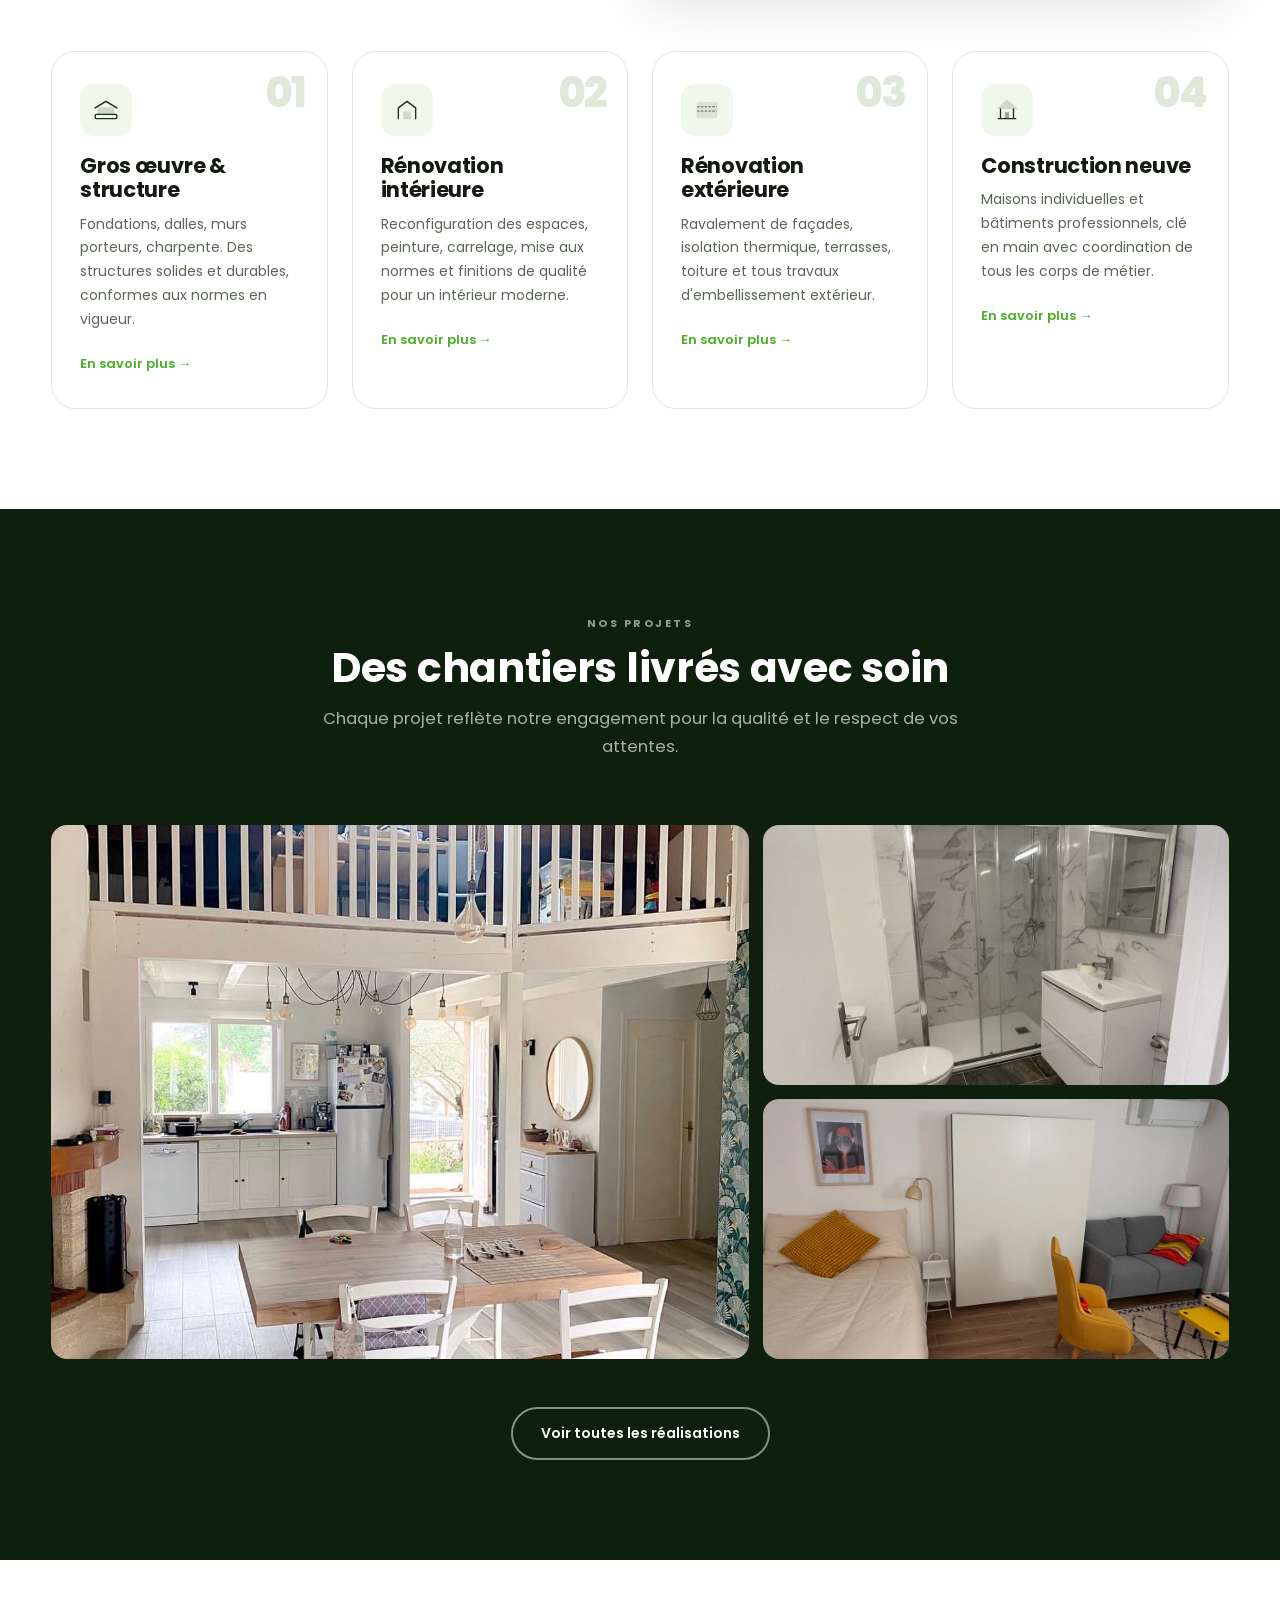
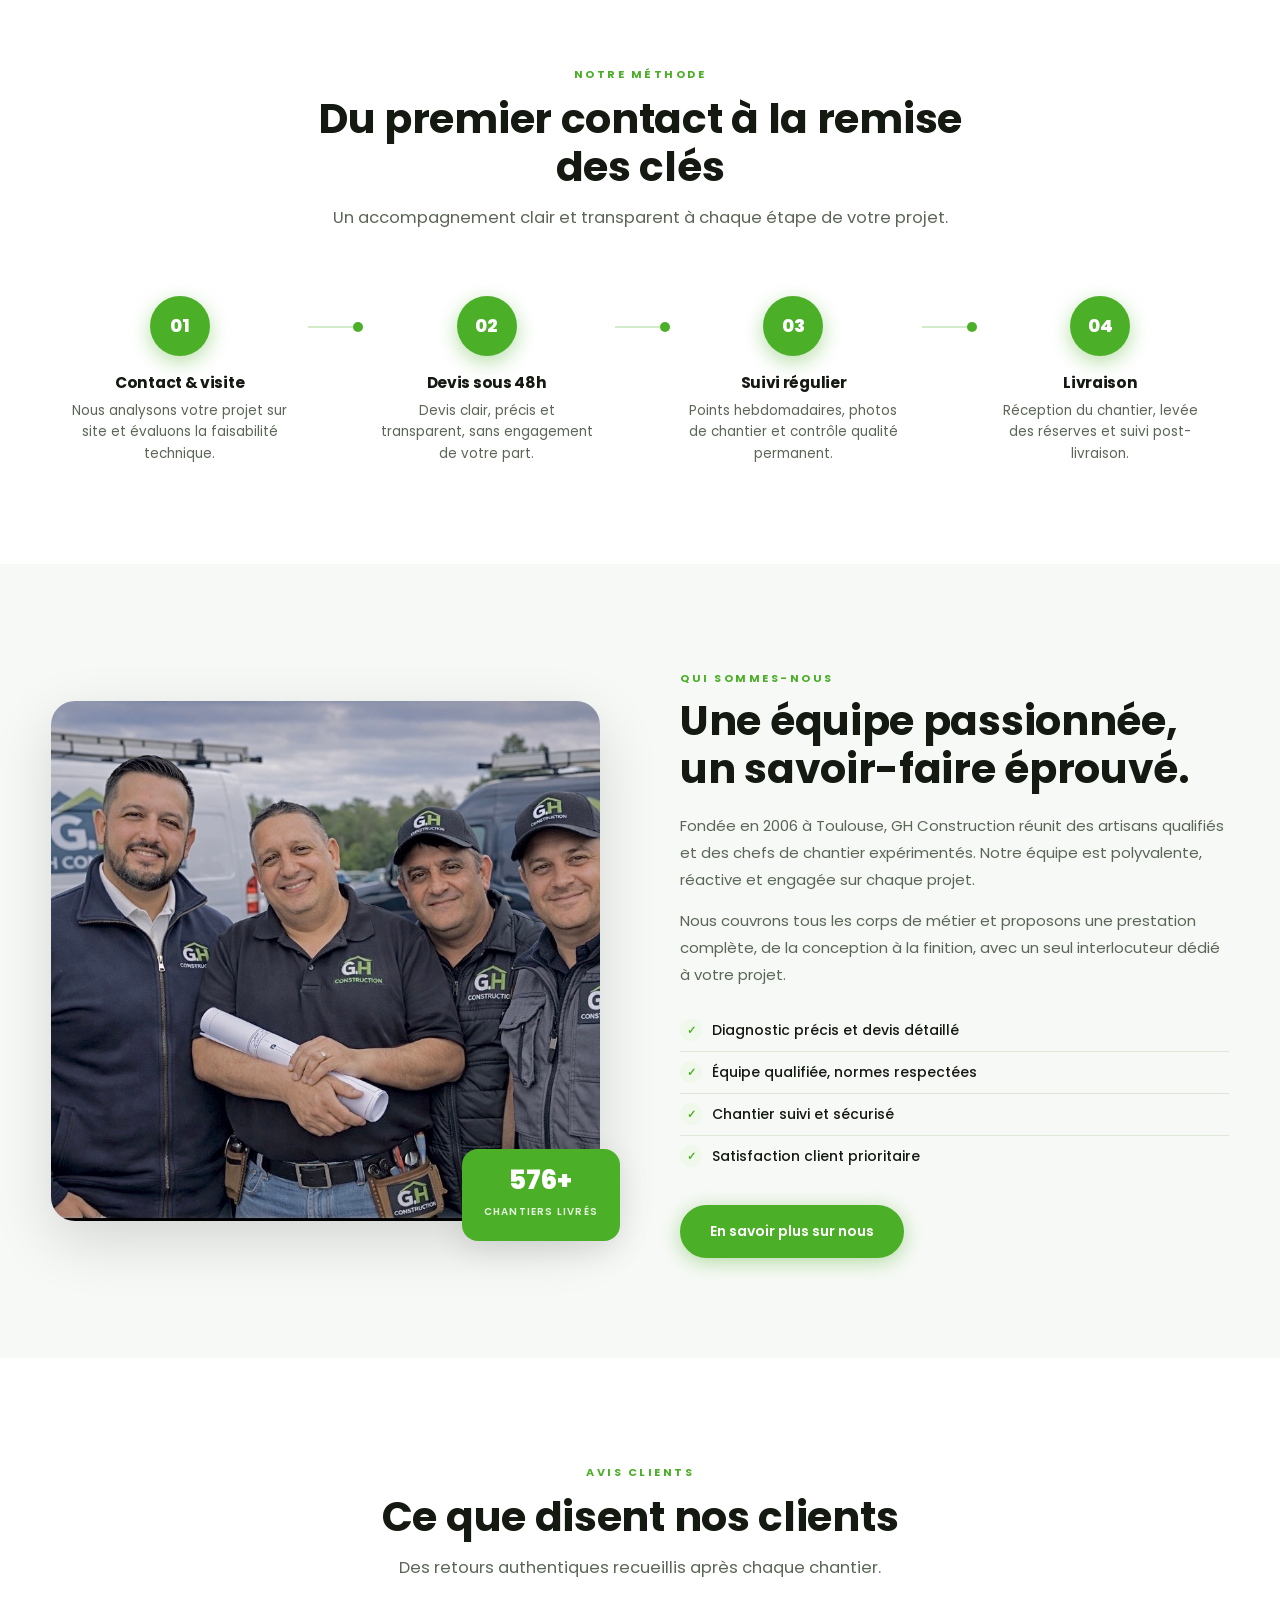
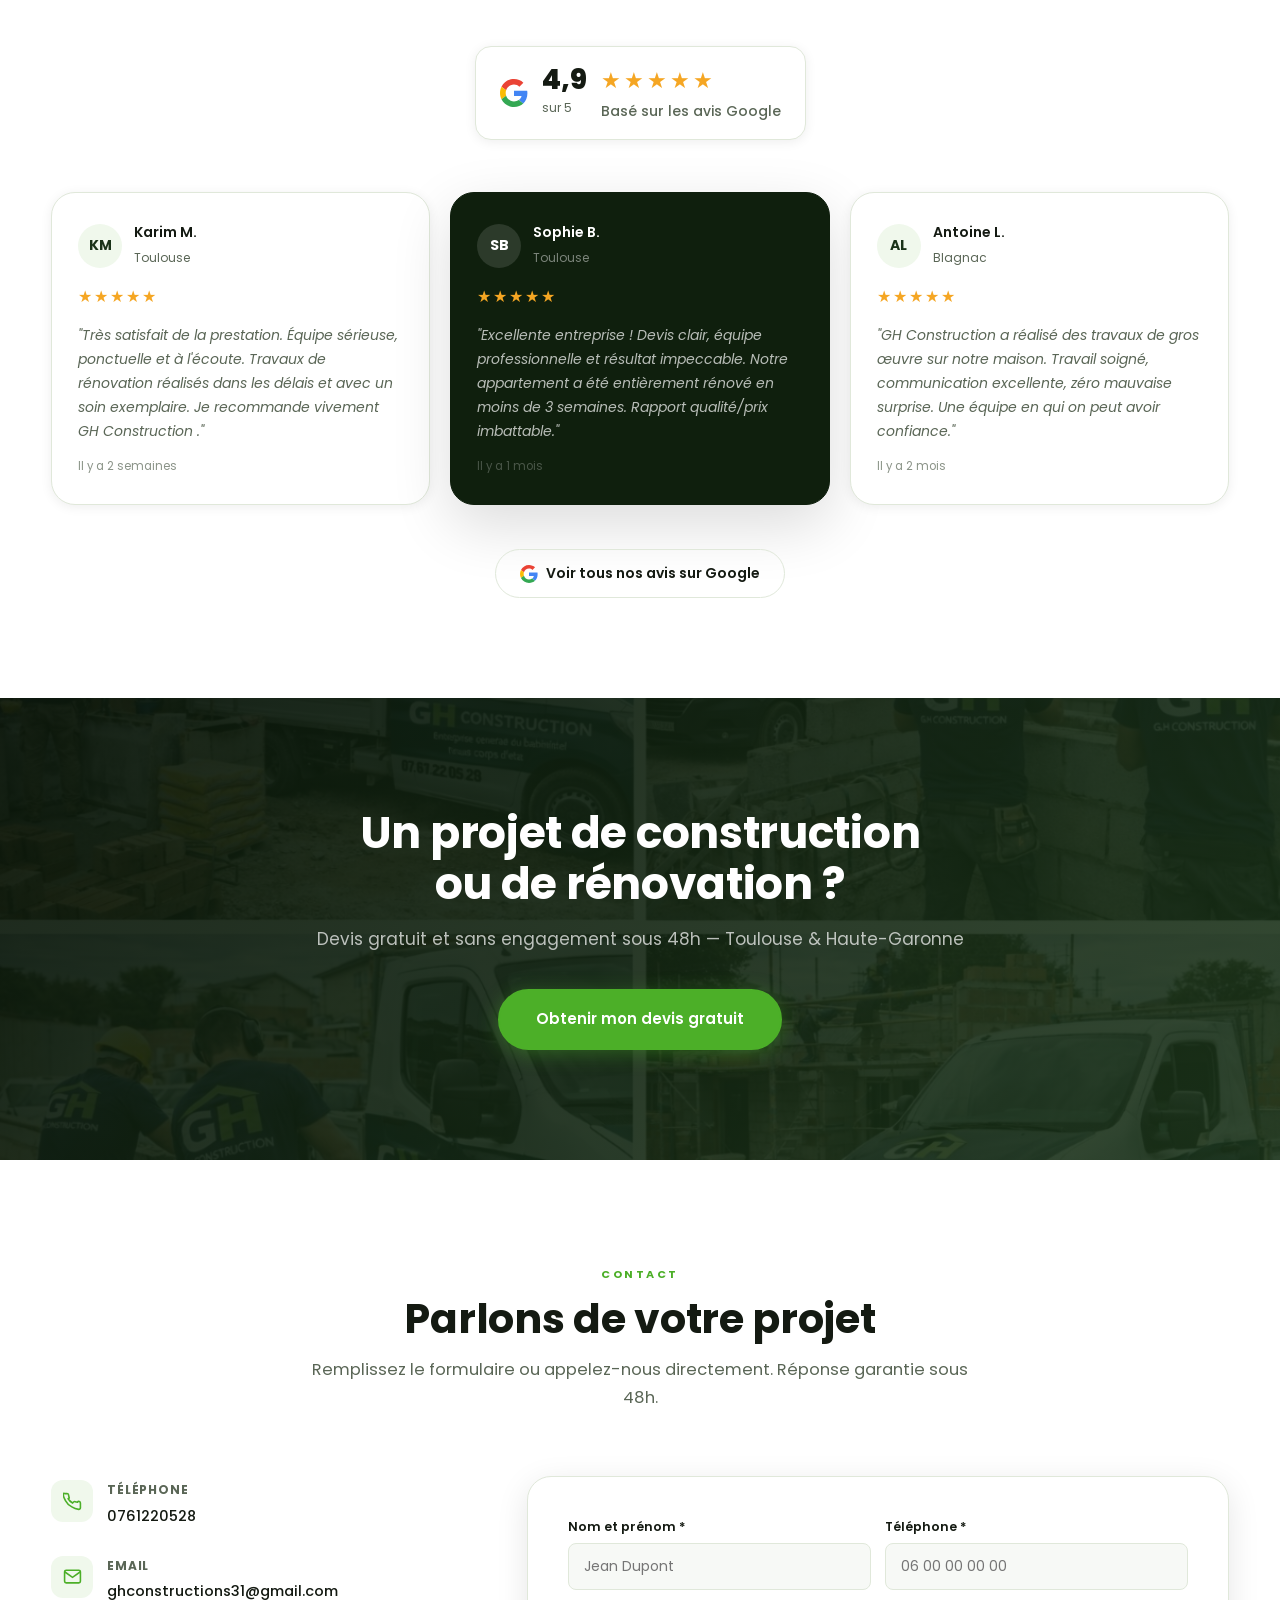
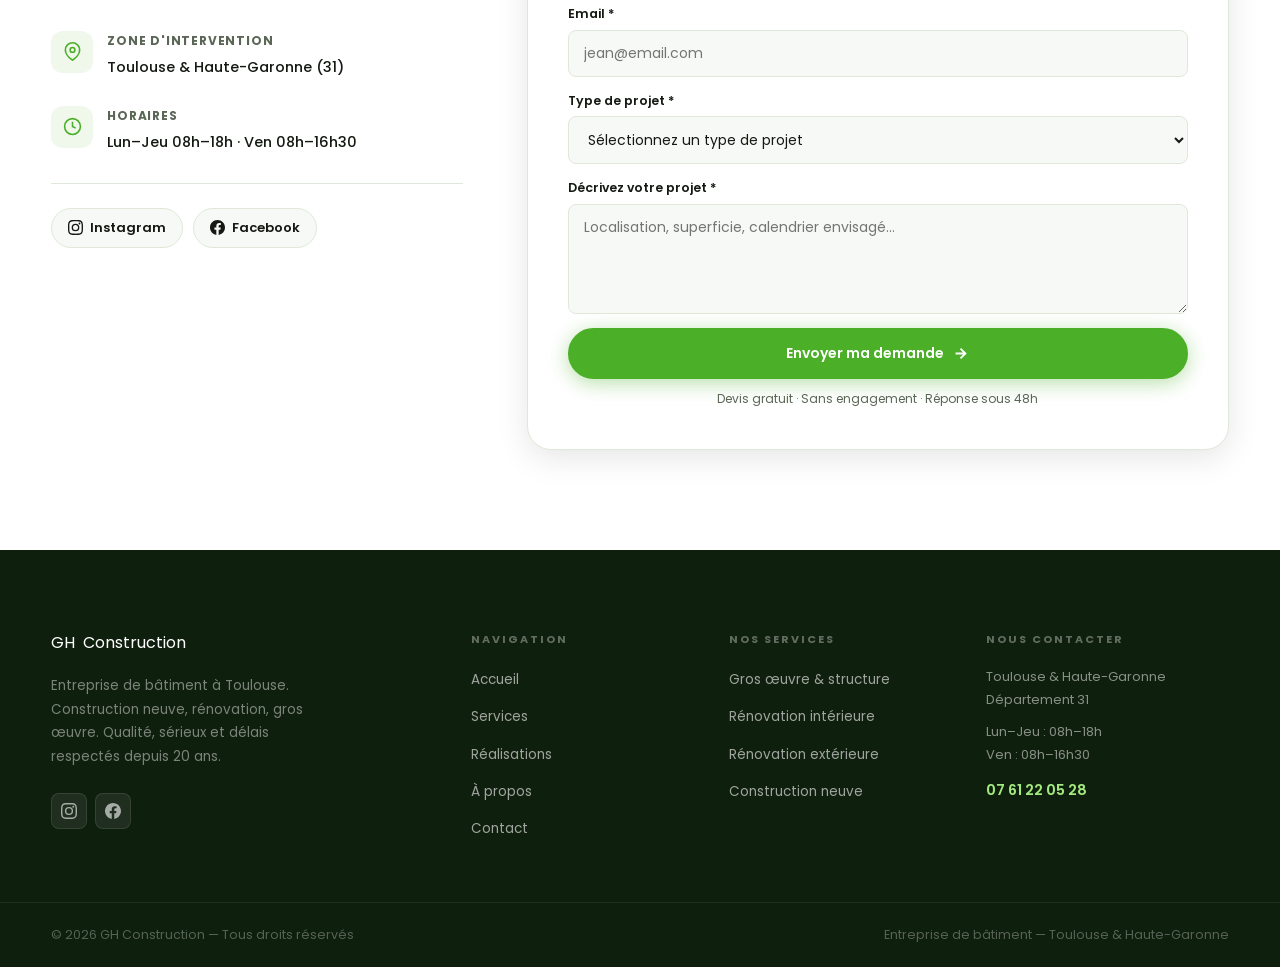
==== commit 4cfc737c: "Fix error and installation du Google Tag" ====
--- a/index.html
+++ b/index.html
@@ -5,6 +5,13 @@
     <meta name="viewport" content="width=device-width, initial-scale=1.0">
     <title>GH Construction  | Construction & Rénovation – Toulouse</title>
     <meta name="description" content="GH Construction , entreprise de bâtiment à Toulouse. Construction neuve, rénovation intérieure et extérieure, gros œuvre. Devis gratuit sous 48h.">
+    <script async src="https://www.googletagmanager.com/gtag/js?id=AW-11104495292"></script>
+    <script>
+      window.dataLayer = window.dataLayer || [];
+      function gtag(){dataLayer.push(arguments);}
+      gtag('js', new Date());
+      gtag('config', 'AW-11104495292');
+    </script>
     <link rel="preconnect" href="https://fonts.googleapis.com">
     <link rel="preconnect" href="https://fonts.gstatic.com" crossorigin>
     <link href="https://fonts.googleapis.com/css2?family=Poppins:ital,wght@0,300;0,400;0,500;0,600;0,700;0,800;1,700&display=swap" rel="stylesheet">
@@ -459,10 +466,10 @@
     <div class="container footer-grid">
         <div class="footer-brand">
             <a href="index.html" class="logo">
-                <span class="logo-gh">GH</span>
-                <span class="logo-label">Constructions <em>31</em></span>
+                <span class="logo-gh">GH </span>
+                <span class="logo-label"> Construction </span>
             </a>
-            <p>Entreprise de bâtiment à Toulouse. Construction neuve, rénovation, gros œuvre. Qualité, sérieux et délais respectés depuis 2012.</p>
+            <p>Entreprise de bâtiment à Toulouse. Construction neuve, rénovation, gros œuvre. Qualité, sérieux et délais respectés depuis 20 ans.</p>
             <div class="footer-social">
                 <a href="https://www.instagram.com/gh_construction_31/" target="_blank" rel="noreferrer" aria-label="Instagram">
                     <svg viewBox="0 0 24 24" fill="currentColor"><path d="M12 2.163c3.204 0 3.584.012 4.85.07 3.252.148 4.771 1.691 4.919 4.919.058 1.265.069 1.645.069 4.849 0 3.205-.012 3.584-.069 4.849-.149 3.225-1.664 4.771-4.919 4.919-1.266.058-1.644.07-4.85.07-3.204 0-3.584-.012-4.849-.07-3.26-.149-4.771-1.699-4.919-4.92-.058-1.265-.07-1.644-.07-4.849 0-3.204.013-3.583.07-4.849.149-3.227 1.664-4.771 4.919-4.919 1.266-.057 1.645-.069 4.849-.069zM12 0C8.741 0 8.333.014 7.053.072 2.695.272.273 2.69.073 7.052.014 8.333 0 8.741 0 12c0 3.259.014 3.668.072 4.948.2 4.358 2.618 6.78 6.98 6.98C8.333 23.986 8.741 24 12 24c3.259 0 3.668-.014 4.948-.072 4.354-.2 6.782-2.618 6.979-6.98.059-1.28.073-1.689.073-4.948 0-3.259-.014-3.667-.072-4.947-.196-4.354-2.617-6.78-6.979-6.98C15.668.014 15.259 0 12 0zm0 5.838a6.162 6.162 0 100 12.324 6.162 6.162 0 000-12.324zM12 16a4 4 0 110-8 4 4 0 010 8zm6.406-11.845a1.44 1.44 0 100 2.881 1.44 1.44 0 000-2.881z"/></svg>
@@ -495,7 +502,7 @@
             <h4>Nous contacter</h4>
             <p>Toulouse &amp; Haute-Garonne<br>Département 31</p>
             <p>Lun–Jeu : 08h–18h<br>Ven : 08h–16h30</p>
-            <a href="tel:+33600000000">06 00 00 00 00</a>
+            <a href="tel:+337 61 22 05 28">07 61 22 05 28</a>
         </div>
     </div>
     <div class="footer-bottom">
--- a/css/style.css
+++ b/css/style.css
@@ -123,7 +123,7 @@
 }
 
 /* LOGO */
-.logo { display:flex; align-items:center; flex-shrink:0; }
+.logo { display:flex; align-items:center; flex-shrink:0;  gap: 8px;}
 
 .logo-img {
     height: 52px;
